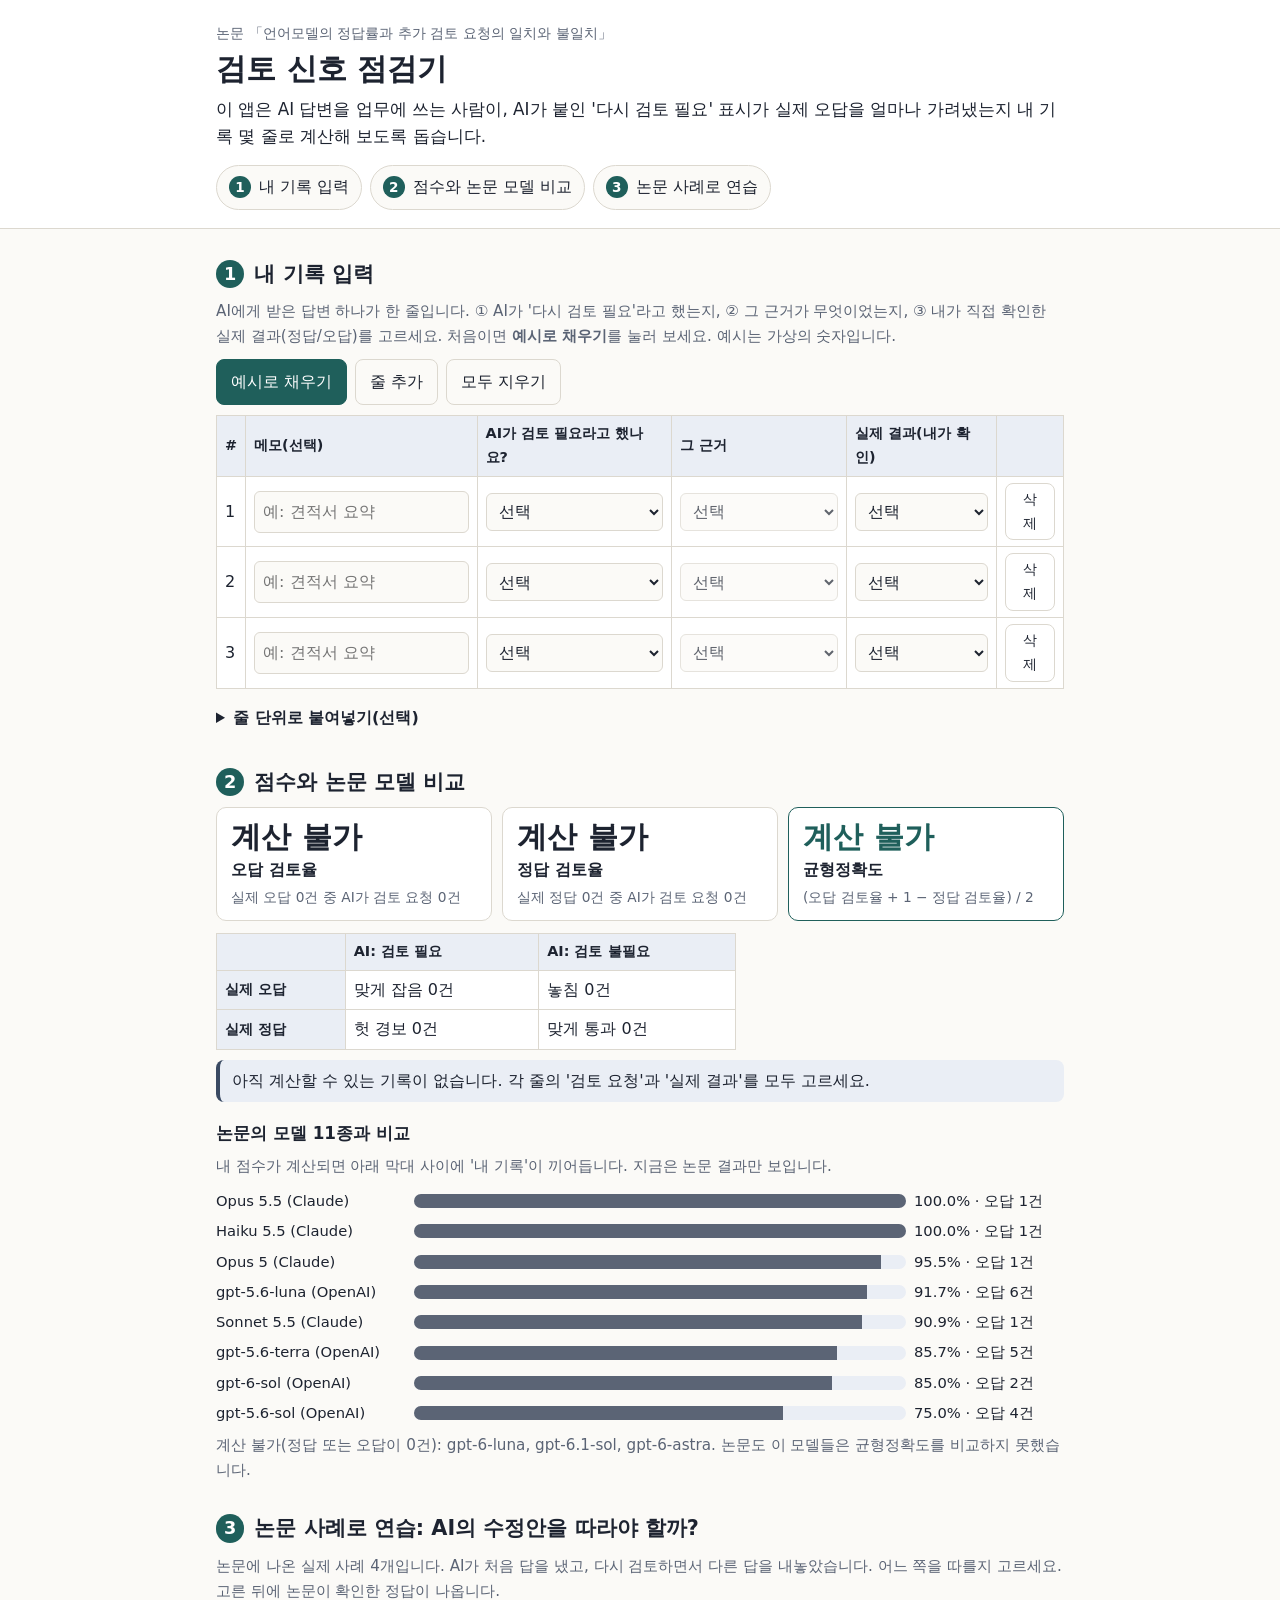
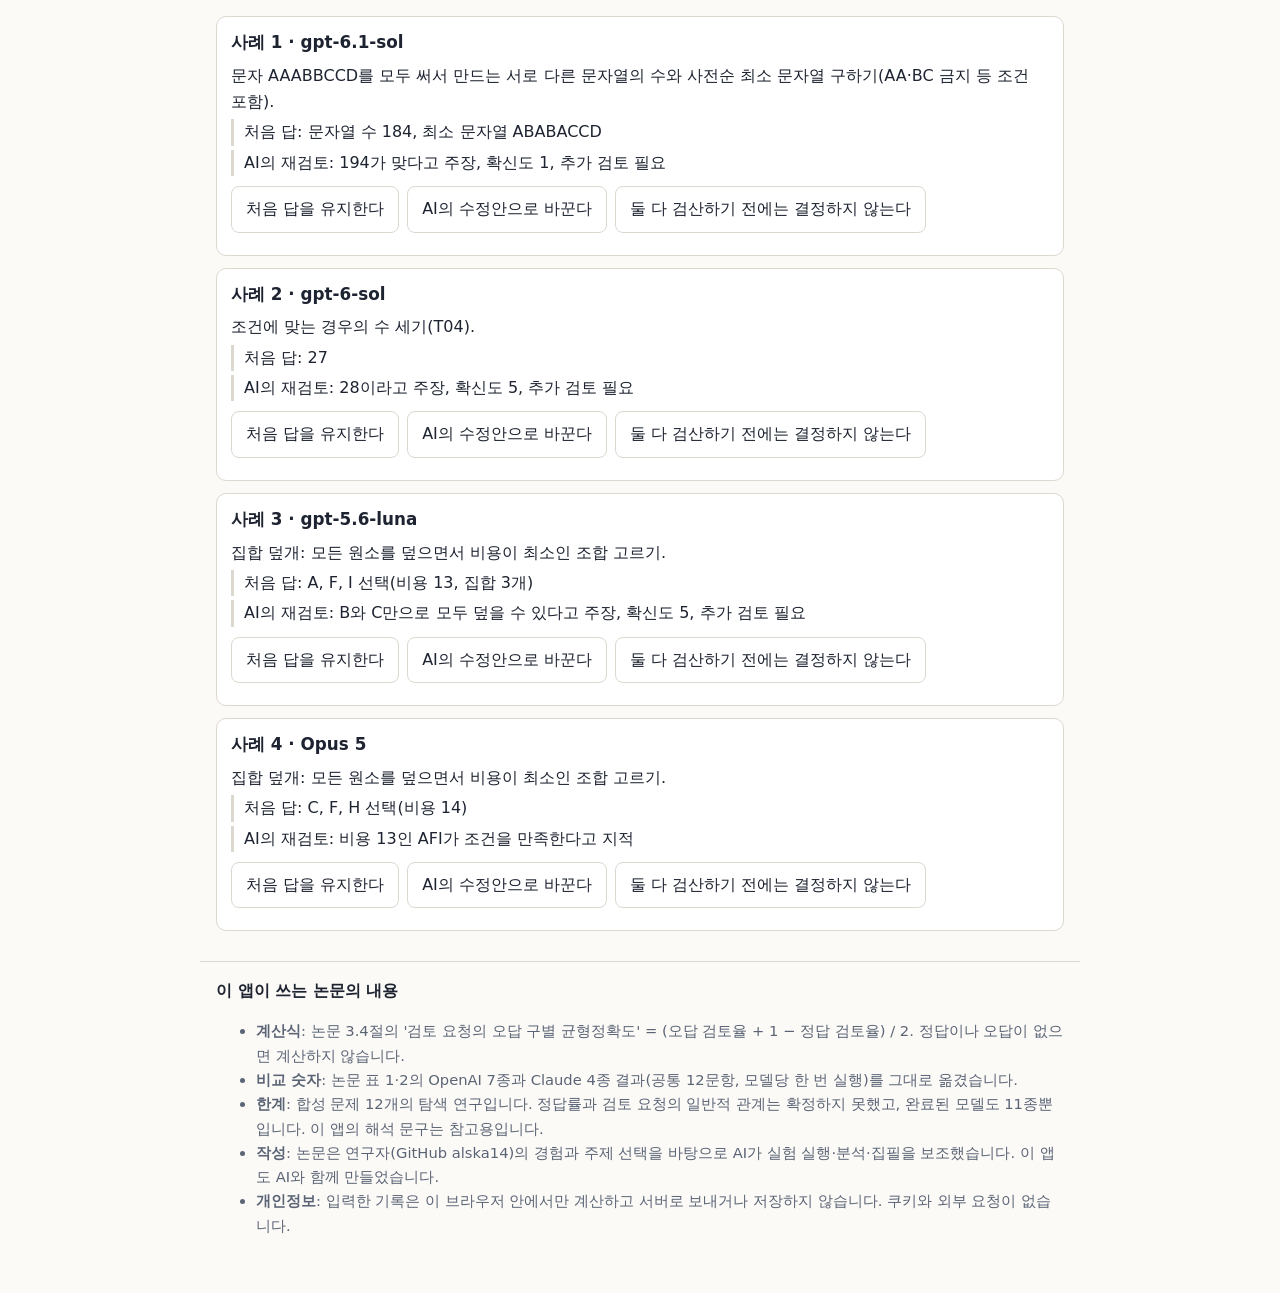
==== index.html @ dcb3d08a "검토 신호 점검기: 10번 논문 결과를 쓰는 앱 Co-Authored-By: Claude Sonnet 5.5 <noreply@anthropic.com>" ====
<!doctype html>
<html lang="ko">
<head>
<meta charset="utf-8">
<meta name="viewport" content="width=device-width, initial-scale=1">
<title>검토 신호 점검기</title>
<meta name="description" content="논문 「언어모델의 정답률과 추가 검토 요청의 일치와 불일치」의 계산법으로, AI의 '검토 필요' 표시가 내 업무에서 얼마나 맞았는지 재 보는 앱">
<link rel="stylesheet" href="style.css">
</head>
<body>
<header class="top">
  <div class="wrap">
    <p class="paper-title">논문 「언어모델의 정답률과 추가 검토 요청의 일치와 불일치」</p>
    <h1>검토 신호 점검기</h1>
    <p class="one-line" id="one-line">이 앱은 AI 답변을 업무에 쓰는 사람이, AI가 붙인 '다시 검토 필요' 표시가 실제 오답을 얼마나 가려냈는지 내 기록 몇 줄로 계산해 보도록 돕습니다.</p>
    <ol class="steps" aria-label="할 일 세 가지">
      <li><a href="#s1"><b>1</b> 내 기록 입력</a></li>
      <li><a href="#s2"><b>2</b> 점수와 논문 모델 비교</a></li>
      <li><a href="#s3"><b>3</b> 논문 사례로 연습</a></li>
    </ol>
  </div>
</header>

<main class="wrap" id="main">

<section id="s1" aria-labelledby="h1">
  <h2 id="h1"><span class="n">1</span> 내 기록 입력</h2>
  <p class="help">AI에게 받은 답변 하나가 한 줄입니다. ① AI가 '다시 검토 필요'라고 했는지, ② 그 근거가 무엇이었는지, ③ 내가 직접 확인한 실제 결과(정답/오답)를 고르세요. 처음이면 <b>예시로 채우기</b>를 눌러 보세요. 예시는 가상의 숫자입니다.</p>
  <div class="btns">
    <button type="button" id="btn-example">예시로 채우기</button>
    <button type="button" id="btn-add" class="ghost">줄 추가</button>
    <button type="button" id="btn-clear" class="ghost">모두 지우기</button>
  </div>
  <div class="tablewrap">
    <table id="rows" aria-describedby="h1">
      <thead><tr><th>#</th><th>메모(선택)</th><th>AI가 검토 필요라고 했나요?</th><th>그 근거</th><th>실제 결과(내가 확인)</th><th><span class="sr">삭제</span></th></tr></thead>
      <tbody></tbody>
    </table>
  </div>
  <details class="paste">
    <summary>줄 단위로 붙여넣기(선택)</summary>
    <p class="help">한 줄에 <code>요청, 근거, 실제결과</code> 순서입니다. 예: <code>예, 구체적 오류 지적, 오답</code> 또는 <code>아니오, 정답</code>(근거 칸 생략 가능). 잘못된 줄은 건너뛰고 이유를 알려 드립니다.</p>
    <textarea id="paste-text" rows="5" placeholder="예, 검산 부족, 정답&#10;아니오, 정답&#10;예, 구체적 오류 지적, 오답"></textarea>
    <button type="button" id="btn-paste">붙여넣은 줄 추가</button>
    <ul id="paste-problems" class="problems" aria-live="polite"></ul>
  </details>
</section>

<section id="s2" aria-labelledby="h2">
  <h2 id="h2"><span class="n">2</span> 점수와 논문 모델 비교</h2>
  <div id="result" aria-live="polite"></div>
  <div id="compare"></div>
</section>

<section id="s3" aria-labelledby="h3">
  <h2 id="h3"><span class="n">3</span> 논문 사례로 연습: AI의 수정안을 따라야 할까?</h2>
  <p class="help">논문에 나온 실제 사례 4개입니다. AI가 처음 답을 냈고, 다시 검토하면서 다른 답을 내놓았습니다. 어느 쪽을 따를지 고르세요. 고른 뒤에 논문이 확인한 정답이 나옵니다.</p>
  <div id="cases"></div>
  <p id="case-score" class="score" aria-live="polite"></p>
</section>

</main>

<footer class="wrap foot">
  <h2>이 앱이 쓰는 논문의 내용</h2>
  <ul>
    <li><b>계산식</b>: 논문 3.4절의 '검토 요청의 오답 구별 균형정확도' = (오답 검토율 + 1 − 정답 검토율) / 2. 정답이나 오답이 없으면 계산하지 않습니다.</li>
    <li><b>비교 숫자</b>: 논문 표 1·2의 OpenAI 7종과 Claude 4종 결과(공통 12문항, 모델당 한 번 실행)를 그대로 옮겼습니다.</li>
    <li><b>한계</b>: 합성 문제 12개의 탐색 연구입니다. 정답률과 검토 요청의 일반적 관계는 확정하지 못했고, 완료된 모델도 11종뿐입니다. 이 앱의 해석 문구는 참고용입니다.</li>
    <li><b>작성</b>: 논문은 연구자(GitHub alska14)의 경험과 주제 선택을 바탕으로 AI가 실험 실행·분석·집필을 보조했습니다. 이 앱도 AI와 함께 만들었습니다.</li>
    <li><b>개인정보</b>: 입력한 기록은 이 브라우저 안에서만 계산하고 서버로 보내거나 저장하지 않습니다. 쿠키와 외부 요청이 없습니다.</li>
  </ul>
</footer>

<script src="data_models.js"></script>
<script src="data_cases.js"></script>
<script src="logic.js"></script>
<script src="app.js"></script>
</body>
</html>
---- style.css ----
:root {
  --bg: #fbfaf7; --fg: #1d2330; --muted: #5b6475; --card: #ffffff; --line: #dcd8cf;
  --accent: #1f5f5b; --accent-fg: #ffffff; --ok: #1d6b3a; --mid: #8a5a00; --bad: #a3262a; --info: #3a4a63;
  --okbg: #e7f3ea; --midbg: #fbf0d8; --badbg: #f9e3e3; --infobg: #eaeef5;
}
@media (prefers-color-scheme: dark) {
  :root:not([data-theme="light"]) {
    --bg: #14181f; --fg: #e9ecf1; --muted: #a6aebd; --card: #1c222c; --line: #323a48;
    --accent: #5fb8b0; --accent-fg: #0d1b1a; --ok: #7ed39a; --mid: #f0c36a; --bad: #f08a8d; --info: #b4c3dd;
    --okbg: #1b2f23; --midbg: #35290f; --badbg: #381b1c; --infobg: #1f2838;
  }
}
* { box-sizing: border-box; }
html { -webkit-text-size-adjust: 100%; }
body { margin: 0; background: var(--bg); color: var(--fg); font: 16px/1.65 "Pretendard", "Malgun Gothic", "Apple SD Gothic Neo", system-ui, sans-serif; }
.wrap { max-width: 880px; margin: 0 auto; padding: 0 16px; }
.top { background: var(--card); border-bottom: 1px solid var(--line); padding: 22px 0 18px; }
.paper-title { margin: 0; color: var(--muted); font-size: .9rem; }
h1 { margin: 4px 0 8px; font-size: 1.9rem; line-height: 1.25; }
.one-line { margin: 0 0 14px; font-size: 1.05rem; }
.steps { list-style: none; display: flex; flex-wrap: wrap; gap: 8px; padding: 0; margin: 0; }
.steps a { display: inline-flex; gap: 8px; align-items: center; padding: 8px 12px; border: 1px solid var(--line); border-radius: 999px; color: var(--fg); text-decoration: none; background: var(--bg); }
.steps b, .n { display: inline-grid; place-items: center; width: 1.6em; height: 1.6em; border-radius: 50%; background: var(--accent); color: var(--accent-fg); font-size: .85em; }
section { margin: 28px 0; }
h2 { font-size: 1.3rem; margin: 0 0 8px; display: flex; gap: 10px; align-items: center; }
h3 { font-size: 1.05rem; margin: 18px 0 6px; }
.help { color: var(--muted); font-size: .95rem; margin: 4px 0 10px; }
.btns { display: flex; flex-wrap: wrap; gap: 8px; margin-bottom: 10px; }
button { font: inherit; padding: 9px 14px; border-radius: 8px; border: 1px solid var(--accent); background: var(--accent); color: var(--accent-fg); cursor: pointer; min-height: 40px; }
button.ghost { background: transparent; color: var(--fg); border-color: var(--line); }
button.ghost:hover:not(:disabled) { border-color: var(--accent); }
button.small { padding: 4px 10px; min-height: 32px; font-size: .9rem; }
button:disabled { opacity: .55; cursor: default; }
button.chosen { border-color: var(--accent); outline: 2px solid var(--accent); }
:focus-visible { outline: 3px solid var(--accent); outline-offset: 2px; }
.tablewrap { overflow-x: auto; }
table { border-collapse: collapse; width: 100%; background: var(--card); }
th, td { border: 1px solid var(--line); padding: 6px 8px; text-align: left; vertical-align: middle; }
th { background: var(--infobg); font-size: .9rem; }
select, input[type="text"], textarea { font: inherit; width: 100%; padding: 7px 8px; border: 1px solid var(--line); border-radius: 6px; background: var(--bg); color: var(--fg); min-height: 38px; }
textarea { min-height: 96px; }
.sr { position: absolute; left: -9999px; }
.stats { display: grid; grid-template-columns: repeat(auto-fit, minmax(190px, 1fr)); gap: 10px; margin: 8px 0 12px; }
.stat { background: var(--card); border: 1px solid var(--line); border-radius: 10px; padding: 12px 14px; }
.stat .v { font-size: 1.9rem; font-weight: 800; line-height: 1.15; }
.stat.main { border-color: var(--accent); }
.stat.main .v { color: var(--accent); }
.stat .l { font-weight: 700; margin-top: 2px; }
.stat .sub { color: var(--muted); font-size: .86rem; margin-top: 2px; }
.matrix { max-width: 520px; margin: 4px 0 10px; }
.matrix td.bad { color: var(--bad); font-weight: 700; }
.notes { list-style: none; padding: 0; margin: 8px 0; display: grid; gap: 6px; }
.notes li { padding: 8px 12px; border-radius: 8px; border-left: 4px solid var(--info); background: var(--infobg); }
.notes li.ok { border-color: var(--ok); background: var(--okbg); }
.notes li.mid, .notes li.warn { border-color: var(--mid); background: var(--midbg); }
.notes li.bad { border-color: var(--bad); background: var(--badbg); }
.bars { list-style: none; padding: 0; margin: 8px 0; display: grid; gap: 6px; }
.bars li { display: grid; grid-template-columns: minmax(120px, 190px) 1fr minmax(100px, 150px); gap: 8px; align-items: center; font-size: .92rem; }
.bars .track { display: block; height: 14px; background: var(--infobg); border-radius: 7px; overflow: hidden; }
.bars .fill { display: block; height: 100%; background: var(--muted); }
.bars li.mine .fill { background: var(--accent); }
.bars li.mine { font-weight: 800; color: var(--accent); }
.case { background: var(--card); border: 1px solid var(--line); border-radius: 10px; padding: 12px 14px; margin: 12px 0; }
.case h3 { margin-top: 0; }
.case p { margin: 4px 0; }
.q { padding-left: 10px; border-left: 3px solid var(--line); }
.choices { display: flex; flex-wrap: wrap; gap: 8px; margin: 10px 0; }
.reveal { padding: 8px 12px; border-radius: 8px; margin-top: 6px; }
.reveal.ok { background: var(--okbg); } .reveal.mid { background: var(--midbg); } .reveal.bad { background: var(--badbg); }
.score { font-weight: 700; }
.problems { color: var(--bad); padding-left: 18px; }
.problems .okline { color: var(--ok); list-style: none; margin-left: -18px; }
details.paste { margin-top: 10px; }
summary { cursor: pointer; font-weight: 700; padding: 6px 0; }
.foot { border-top: 1px solid var(--line); margin-top: 30px; padding: 16px 16px 40px; color: var(--muted); font-size: .92rem; }
.foot h2 { font-size: 1rem; color: var(--fg); }
code { background: var(--infobg); padding: 1px 5px; border-radius: 4px; }
@media (max-width: 640px) {
  h1 { font-size: 1.6rem; }
  table#rows thead { position: absolute; left: -9999px; }
  table#rows, table#rows tbody, table#rows tr, table#rows td { display: block; width: 100%; }
  table#rows tr { border: 1px solid var(--line); border-radius: 10px; margin-bottom: 10px; padding: 6px; }
  table#rows td { border: 0; padding: 4px 6px; }
  table#rows td::before { content: attr(data-label); display: block; font-size: .8rem; color: var(--muted); }
  .bars li { grid-template-columns: 1fr; gap: 2px; }
}
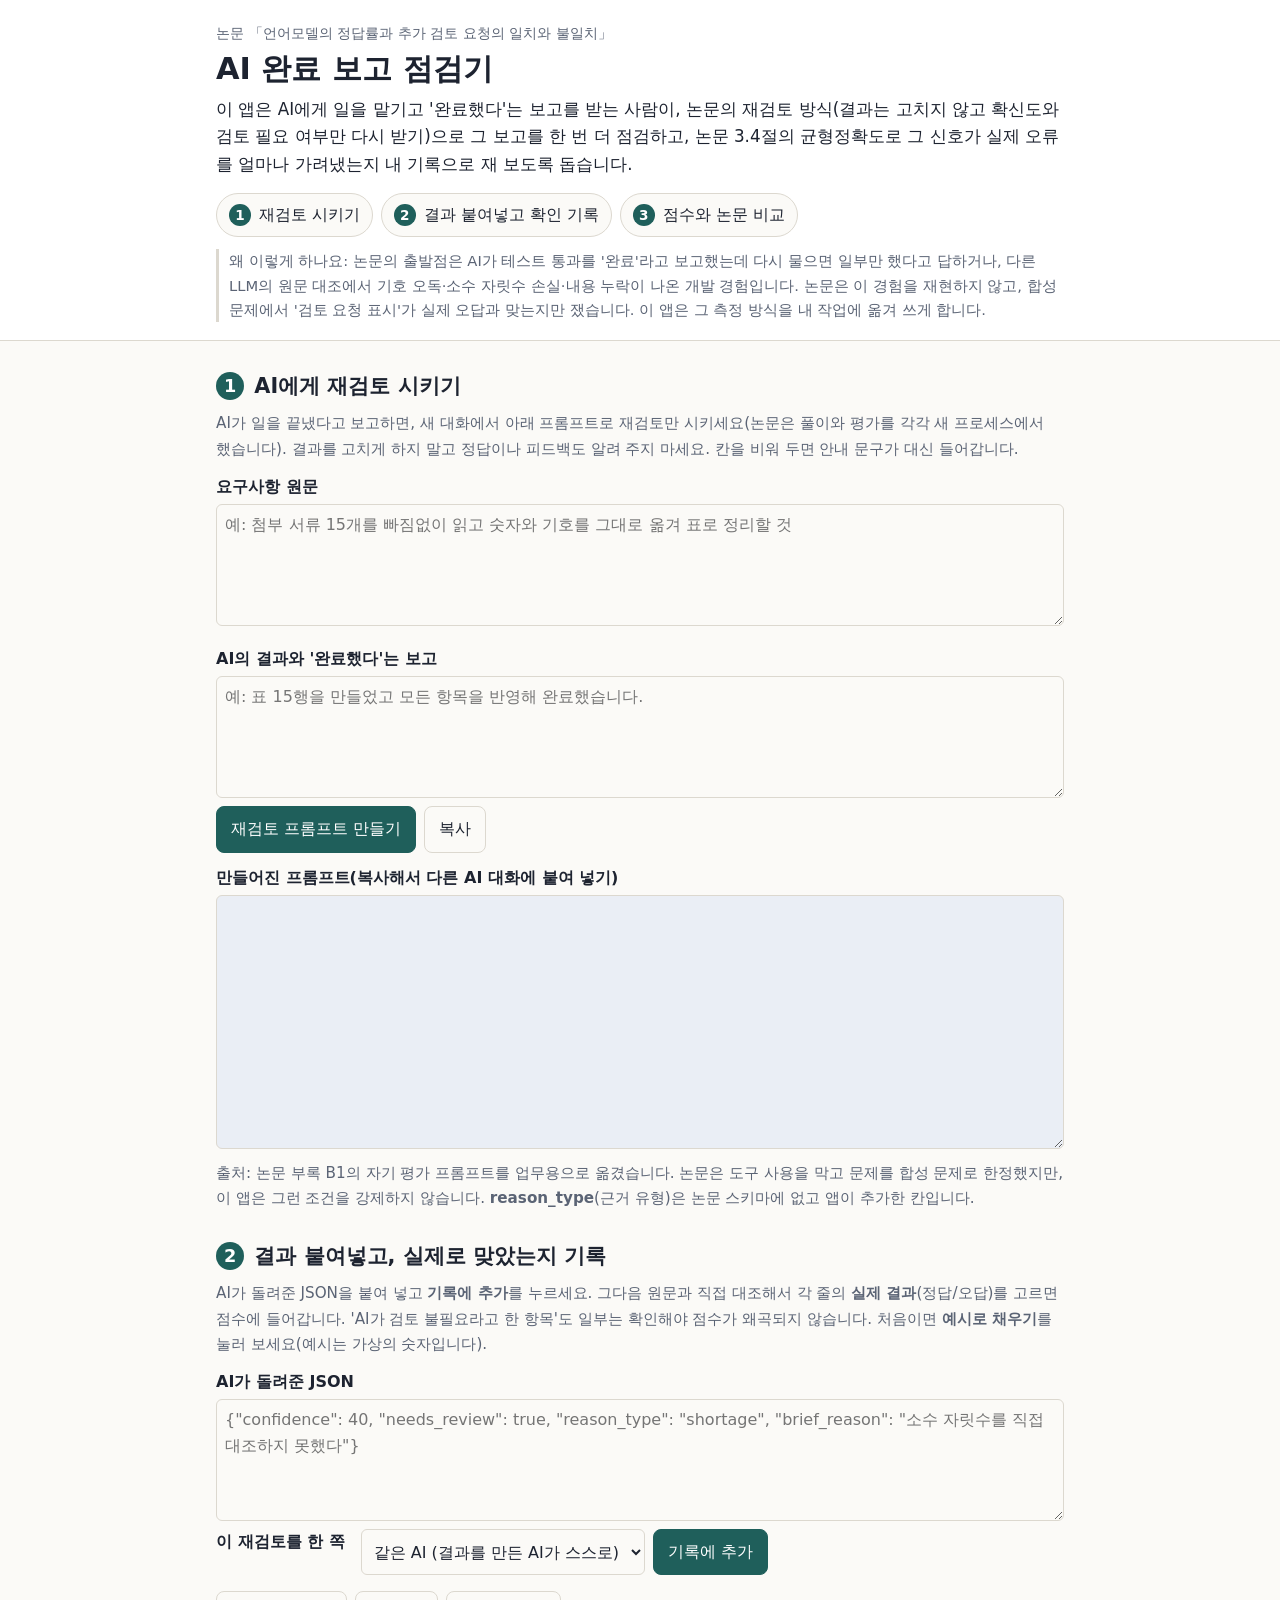
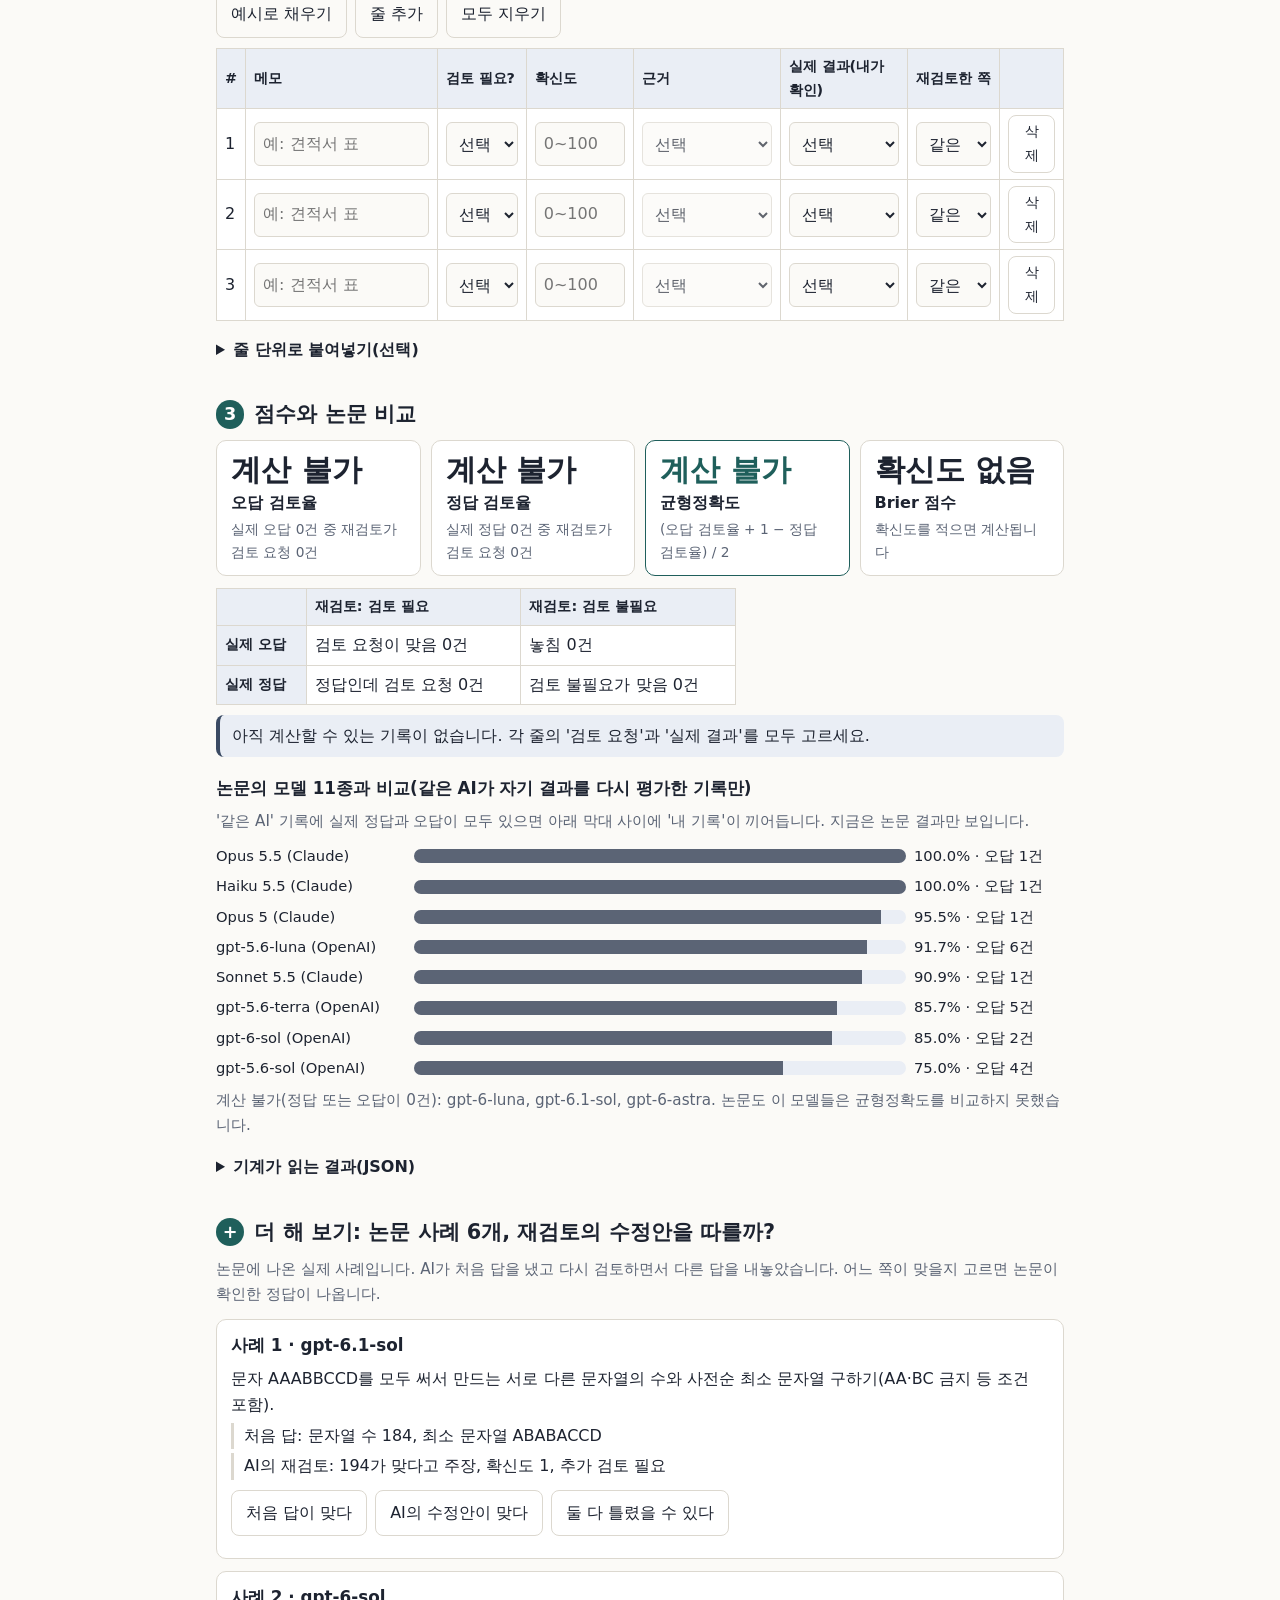
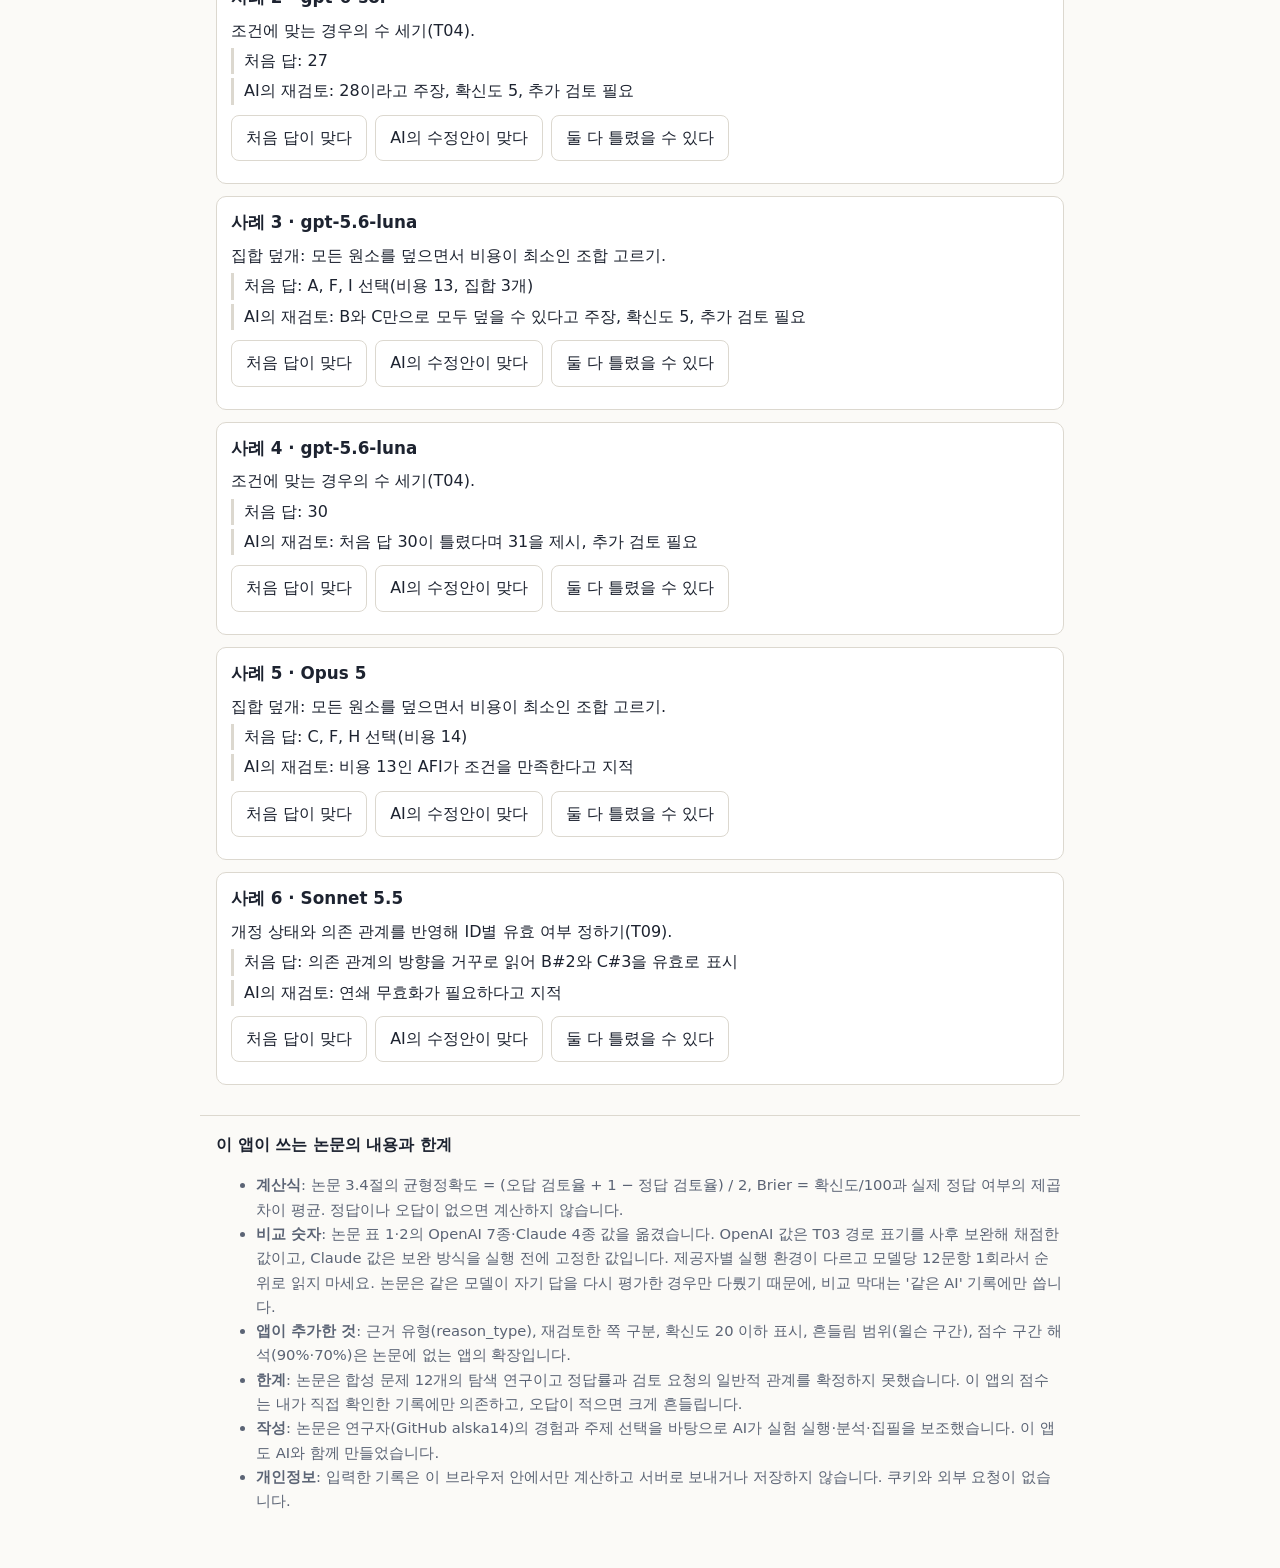
==== commit 3bc672cf: "AI 완료 보고 점검기로 재설계: 재검토 프롬프트·JSON 붙여넣기·Brier·MCP Co-Authored-By: Claude Sonnet 5.5 <noreply@anthropic" ====
--- a/index.html
+++ b/index.html
@@ -3,58 +3,93 @@
 <head>
 <meta charset="utf-8">
 <meta name="viewport" content="width=device-width, initial-scale=1">
-<title>검토 신호 점검기</title>
-<meta name="description" content="논문 「언어모델의 정답률과 추가 검토 요청의 일치와 불일치」의 계산법으로, AI의 '검토 필요' 표시가 내 업무에서 얼마나 맞았는지 재 보는 앱">
+<title>AI 완료 보고 점검기</title>
+<meta name="description" content="AI가 '완료했다'고 보고한 결과를 논문의 재검토 방식으로 한 번 더 점검하고, 그 신호가 실제 오류를 얼마나 가려냈는지 재 보는 앱">
 <link rel="stylesheet" href="style.css">
 </head>
 <body>
 <header class="top">
   <div class="wrap">
     <p class="paper-title">논문 「언어모델의 정답률과 추가 검토 요청의 일치와 불일치」</p>
-    <h1>검토 신호 점검기</h1>
-    <p class="one-line" id="one-line">이 앱은 AI 답변을 업무에 쓰는 사람이, AI가 붙인 '다시 검토 필요' 표시가 실제 오답을 얼마나 가려냈는지 내 기록 몇 줄로 계산해 보도록 돕습니다.</p>
+    <h1>AI 완료 보고 점검기</h1>
+    <p class="one-line" id="one-line">이 앱은 AI에게 일을 맡기고 '완료했다'는 보고를 받는 사람이, 논문의 재검토 방식(결과는 고치지 않고 확신도와 검토 필요 여부만 다시 받기)으로 그 보고를 한 번 더 점검하고, 논문 3.4절의 균형정확도로 그 신호가 실제 오류를 얼마나 가려냈는지 내 기록으로 재 보도록 돕습니다.</p>
     <ol class="steps" aria-label="할 일 세 가지">
-      <li><a href="#s1"><b>1</b> 내 기록 입력</a></li>
-      <li><a href="#s2"><b>2</b> 점수와 논문 모델 비교</a></li>
-      <li><a href="#s3"><b>3</b> 논문 사례로 연습</a></li>
+      <li><a href="#s1"><b>1</b> 재검토 시키기</a></li>
+      <li><a href="#s2"><b>2</b> 결과 붙여넣고 확인 기록</a></li>
+      <li><a href="#s3"><b>3</b> 점수와 논문 비교</a></li>
     </ol>
+    <p class="why">왜 이렇게 하나요: 논문의 출발점은 AI가 테스트 통과를 '완료'라고 보고했는데 다시 물으면 일부만 했다고 답하거나, 다른 LLM의 원문 대조에서 기호 오독·소수 자릿수 손실·내용 누락이 나온 개발 경험입니다. 논문은 이 경험을 재현하지 않고, 합성 문제에서 '검토 요청 표시'가 실제 오답과 맞는지만 쟀습니다. 이 앱은 그 측정 방식을 내 작업에 옮겨 쓰게 합니다.</p>
   </div>
 </header>
 
 <main class="wrap" id="main">
 
-<section id="s1" aria-labelledby="h1">
-  <h2 id="h1"><span class="n">1</span> 내 기록 입력</h2>
-  <p class="help">AI에게 받은 답변 하나가 한 줄입니다. ① AI가 '다시 검토 필요'라고 했는지, ② 그 근거가 무엇이었는지, ③ 내가 직접 확인한 실제 결과(정답/오답)를 고르세요. 처음이면 <b>예시로 채우기</b>를 눌러 보세요. 예시는 가상의 숫자입니다.</p>
+<section id="s1" aria-labelledby="h1a">
+  <h2 id="h1a"><span class="n">1</span> AI에게 재검토 시키기</h2>
+  <p class="help">AI가 일을 끝냈다고 보고하면, 새 대화에서 아래 프롬프트로 재검토만 시키세요(논문은 풀이와 평가를 각각 새 프로세스에서 했습니다). 결과를 고치게 하지 말고 정답이나 피드백도 알려 주지 마세요. 칸을 비워 두면 안내 문구가 대신 들어갑니다.</p>
+  <label for="req-text">요구사항 원문</label>
+  <textarea id="req-text" rows="4" placeholder="예: 첨부 서류 15개를 빠짐없이 읽고 숫자와 기호를 그대로 옮겨 표로 정리할 것"></textarea>
+  <label for="res-text">AI의 결과와 '완료했다'는 보고</label>
+  <textarea id="res-text" rows="4" placeholder="예: 표 15행을 만들었고 모든 항목을 반영해 완료했습니다."></textarea>
   <div class="btns">
-    <button type="button" id="btn-example">예시로 채우기</button>
+    <button type="button" id="btn-prompt">재검토 프롬프트 만들기</button>
+    <button type="button" id="btn-copy" class="ghost">복사</button>
+    <span id="copy-msg" class="help" role="status"></span>
+  </div>
+  <label for="prompt-out">만들어진 프롬프트(복사해서 다른 AI 대화에 붙여 넣기)</label>
+  <textarea id="prompt-out" rows="9" readonly></textarea>
+  <p class="help">출처: 논문 부록 B1의 자기 평가 프롬프트를 업무용으로 옮겼습니다. 논문은 도구 사용을 막고 문제를 합성 문제로 한정했지만, 이 앱은 그런 조건을 강제하지 않습니다. <b>reason_type</b>(근거 유형)은 논문 스키마에 없고 앱이 추가한 칸입니다.</p>
+</section>
+
+<section id="s2" aria-labelledby="h2a">
+  <h2 id="h2a"><span class="n">2</span> 결과 붙여넣고, 실제로 맞았는지 기록</h2>
+  <p class="help">AI가 돌려준 JSON을 붙여 넣고 <b>기록에 추가</b>를 누르세요. 그다음 원문과 직접 대조해서 각 줄의 <b>실제 결과</b>(정답/오답)를 고르면 점수에 들어갑니다. 'AI가 검토 불필요라고 한 항목'도 일부는 확인해야 점수가 왜곡되지 않습니다. 처음이면 <b>예시로 채우기</b>를 눌러 보세요(예시는 가상의 숫자입니다).</p>
+  <label for="ai-json">AI가 돌려준 JSON</label>
+  <textarea id="ai-json" rows="4" placeholder='{"confidence": 40, "needs_review": true, "reason_type": "shortage", "brief_reason": "소수 자릿수를 직접 대조하지 못했다"}'></textarea>
+  <div class="btns">
+    <label class="inline" for="reviewer-new">이 재검토를 한 쪽</label>
+    <select id="reviewer-new" aria-label="이 재검토를 한 쪽">
+      <option value="same">같은 AI (결과를 만든 AI가 스스로)</option>
+      <option value="other">다른 AI</option>
+      <option value="human">사람</option>
+    </select>
+    <button type="button" id="btn-addjson">기록에 추가</button>
+  </div>
+  <ul id="json-problems" class="problems" aria-live="polite"></ul>
+  <div class="btns">
+    <button type="button" id="btn-example" class="ghost">예시로 채우기</button>
     <button type="button" id="btn-add" class="ghost">줄 추가</button>
     <button type="button" id="btn-clear" class="ghost">모두 지우기</button>
   </div>
   <div class="tablewrap">
-    <table id="rows" aria-describedby="h1">
-      <thead><tr><th>#</th><th>메모(선택)</th><th>AI가 검토 필요라고 했나요?</th><th>그 근거</th><th>실제 결과(내가 확인)</th><th><span class="sr">삭제</span></th></tr></thead>
+    <table id="rows" aria-describedby="h2a">
+      <thead><tr><th>#</th><th>메모</th><th>검토 필요?</th><th>확신도</th><th>근거</th><th>실제 결과(내가 확인)</th><th>재검토한 쪽</th><th><span class="sr">삭제</span></th></tr></thead>
       <tbody></tbody>
     </table>
   </div>
   <details class="paste">
     <summary>줄 단위로 붙여넣기(선택)</summary>
-    <p class="help">한 줄에 <code>요청, 근거, 실제결과</code> 순서입니다. 예: <code>예, 구체적 오류 지적, 오답</code> 또는 <code>아니오, 정답</code>(근거 칸 생략 가능). 잘못된 줄은 건너뛰고 이유를 알려 드립니다.</p>
-    <textarea id="paste-text" rows="5" placeholder="예, 검산 부족, 정답&#10;아니오, 정답&#10;예, 구체적 오류 지적, 오답"></textarea>
+    <p class="help">한 줄에 <code>요청, 근거, 실제결과</code> 순서입니다. 예: <code>예, 구체적 오류 지적, 오답</code> 또는 <code>아니오, 정답</code>. 줄은 줄바꿈이나 <code>;</code> 로 나눕니다.</p>
+    <textarea id="paste-text" rows="4" placeholder="예, 검산 부족, 정답&#10;아니오, 정답&#10;예, 구체적 오류 지적, 오답"></textarea>
     <button type="button" id="btn-paste">붙여넣은 줄 추가</button>
     <ul id="paste-problems" class="problems" aria-live="polite"></ul>
   </details>
 </section>
 
-<section id="s2" aria-labelledby="h2">
-  <h2 id="h2"><span class="n">2</span> 점수와 논문 모델 비교</h2>
+<section id="s3" aria-labelledby="h3a">
+  <h2 id="h3a"><span class="n">3</span> 점수와 논문 비교</h2>
   <div id="result" aria-live="polite"></div>
   <div id="compare"></div>
+  <details class="paste">
+    <summary>기계가 읽는 결과(JSON)</summary>
+    <p class="help">다른 프로그램이나 AI 에이전트가 화면에서 그대로 읽을 수 있는 같은 결과입니다.</p>
+    <pre id="result-json" tabindex="0">{}</pre>
+  </details>
 </section>
 
-<section id="s3" aria-labelledby="h3">
-  <h2 id="h3"><span class="n">3</span> 논문 사례로 연습: AI의 수정안을 따라야 할까?</h2>
-  <p class="help">논문에 나온 실제 사례 4개입니다. AI가 처음 답을 냈고, 다시 검토하면서 다른 답을 내놓았습니다. 어느 쪽을 따를지 고르세요. 고른 뒤에 논문이 확인한 정답이 나옵니다.</p>
+<section id="s4" aria-labelledby="h4a">
+  <h2 id="h4a"><span class="n">+</span> 더 해 보기: 논문 사례 6개, 재검토의 수정안을 따를까?</h2>
+  <p class="help">논문에 나온 실제 사례입니다. AI가 처음 답을 냈고 다시 검토하면서 다른 답을 내놓았습니다. 어느 쪽이 맞을지 고르면 논문이 확인한 정답이 나옵니다.</p>
   <div id="cases"></div>
   <p id="case-score" class="score" aria-live="polite"></p>
 </section>
@@ -62,11 +97,12 @@
 </main>
 
 <footer class="wrap foot">
-  <h2>이 앱이 쓰는 논문의 내용</h2>
+  <h2>이 앱이 쓰는 논문의 내용과 한계</h2>
   <ul>
-    <li><b>계산식</b>: 논문 3.4절의 '검토 요청의 오답 구별 균형정확도' = (오답 검토율 + 1 − 정답 검토율) / 2. 정답이나 오답이 없으면 계산하지 않습니다.</li>
-    <li><b>비교 숫자</b>: 논문 표 1·2의 OpenAI 7종과 Claude 4종 결과(공통 12문항, 모델당 한 번 실행)를 그대로 옮겼습니다.</li>
-    <li><b>한계</b>: 합성 문제 12개의 탐색 연구입니다. 정답률과 검토 요청의 일반적 관계는 확정하지 못했고, 완료된 모델도 11종뿐입니다. 이 앱의 해석 문구는 참고용입니다.</li>
+    <li><b>계산식</b>: 논문 3.4절의 균형정확도 = (오답 검토율 + 1 − 정답 검토율) / 2, Brier = 확신도/100과 실제 정답 여부의 제곱 차이 평균. 정답이나 오답이 없으면 계산하지 않습니다.</li>
+    <li><b>비교 숫자</b>: 논문 표 1·2의 OpenAI 7종·Claude 4종 값을 옮겼습니다. OpenAI 값은 T03 경로 표기를 사후 보완해 채점한 값이고, Claude 값은 보완 방식을 실행 전에 고정한 값입니다. 제공자별 실행 환경이 다르고 모델당 12문항 1회라서 순위로 읽지 마세요. 논문은 같은 모델이 자기 답을 다시 평가한 경우만 다뤘기 때문에, 비교 막대는 '같은 AI' 기록에만 씁니다.</li>
+    <li><b>앱이 추가한 것</b>: 근거 유형(reason_type), 재검토한 쪽 구분, 확신도 20 이하 표시, 흔들림 범위(윌슨 구간), 점수 구간 해석(90%·70%)은 논문에 없는 앱의 확장입니다.</li>
+    <li><b>한계</b>: 논문은 합성 문제 12개의 탐색 연구이고 정답률과 검토 요청의 일반적 관계를 확정하지 못했습니다. 이 앱의 점수는 내가 직접 확인한 기록에만 의존하고, 오답이 적으면 크게 흔들립니다.</li>
     <li><b>작성</b>: 논문은 연구자(GitHub alska14)의 경험과 주제 선택을 바탕으로 AI가 실험 실행·분석·집필을 보조했습니다. 이 앱도 AI와 함께 만들었습니다.</li>
     <li><b>개인정보</b>: 입력한 기록은 이 브라우저 안에서만 계산하고 서버로 보내거나 저장하지 않습니다. 쿠키와 외부 요청이 없습니다.</li>
   </ul>
--- a/style.css
+++ b/style.css
@@ -84,3 +84,13 @@
   table#rows td::before { content: attr(data-label); display: block; font-size: .8rem; color: var(--muted); }
   .bars li { grid-template-columns: 1fr; gap: 2px; }
 }
+label { display: block; font-weight: 700; margin: 12px 0 4px; }
+label.inline { display: inline-block; margin: 0 8px 0 0; font-weight: 600; }
+.btns select { width: auto; min-width: 220px; }
+input[type="number"] { font: inherit; width: 100%; min-width: 72px; padding: 7px 8px; border: 1px solid var(--line); border-radius: 6px; background: var(--bg); color: var(--fg); min-height: 44px; }
+select, input[type="text"] { min-height: 44px; }
+button { min-height: 44px; }
+button.small { min-height: 44px; }
+.why { margin: 12px 0 0; color: var(--muted); font-size: .92rem; border-left: 3px solid var(--line); padding-left: 10px; }
+pre { background: var(--card); border: 1px solid var(--line); border-radius: 8px; padding: 10px 12px; overflow-x: auto; font-size: .85rem; max-height: 360px; }
+textarea[readonly] { background: var(--infobg); }
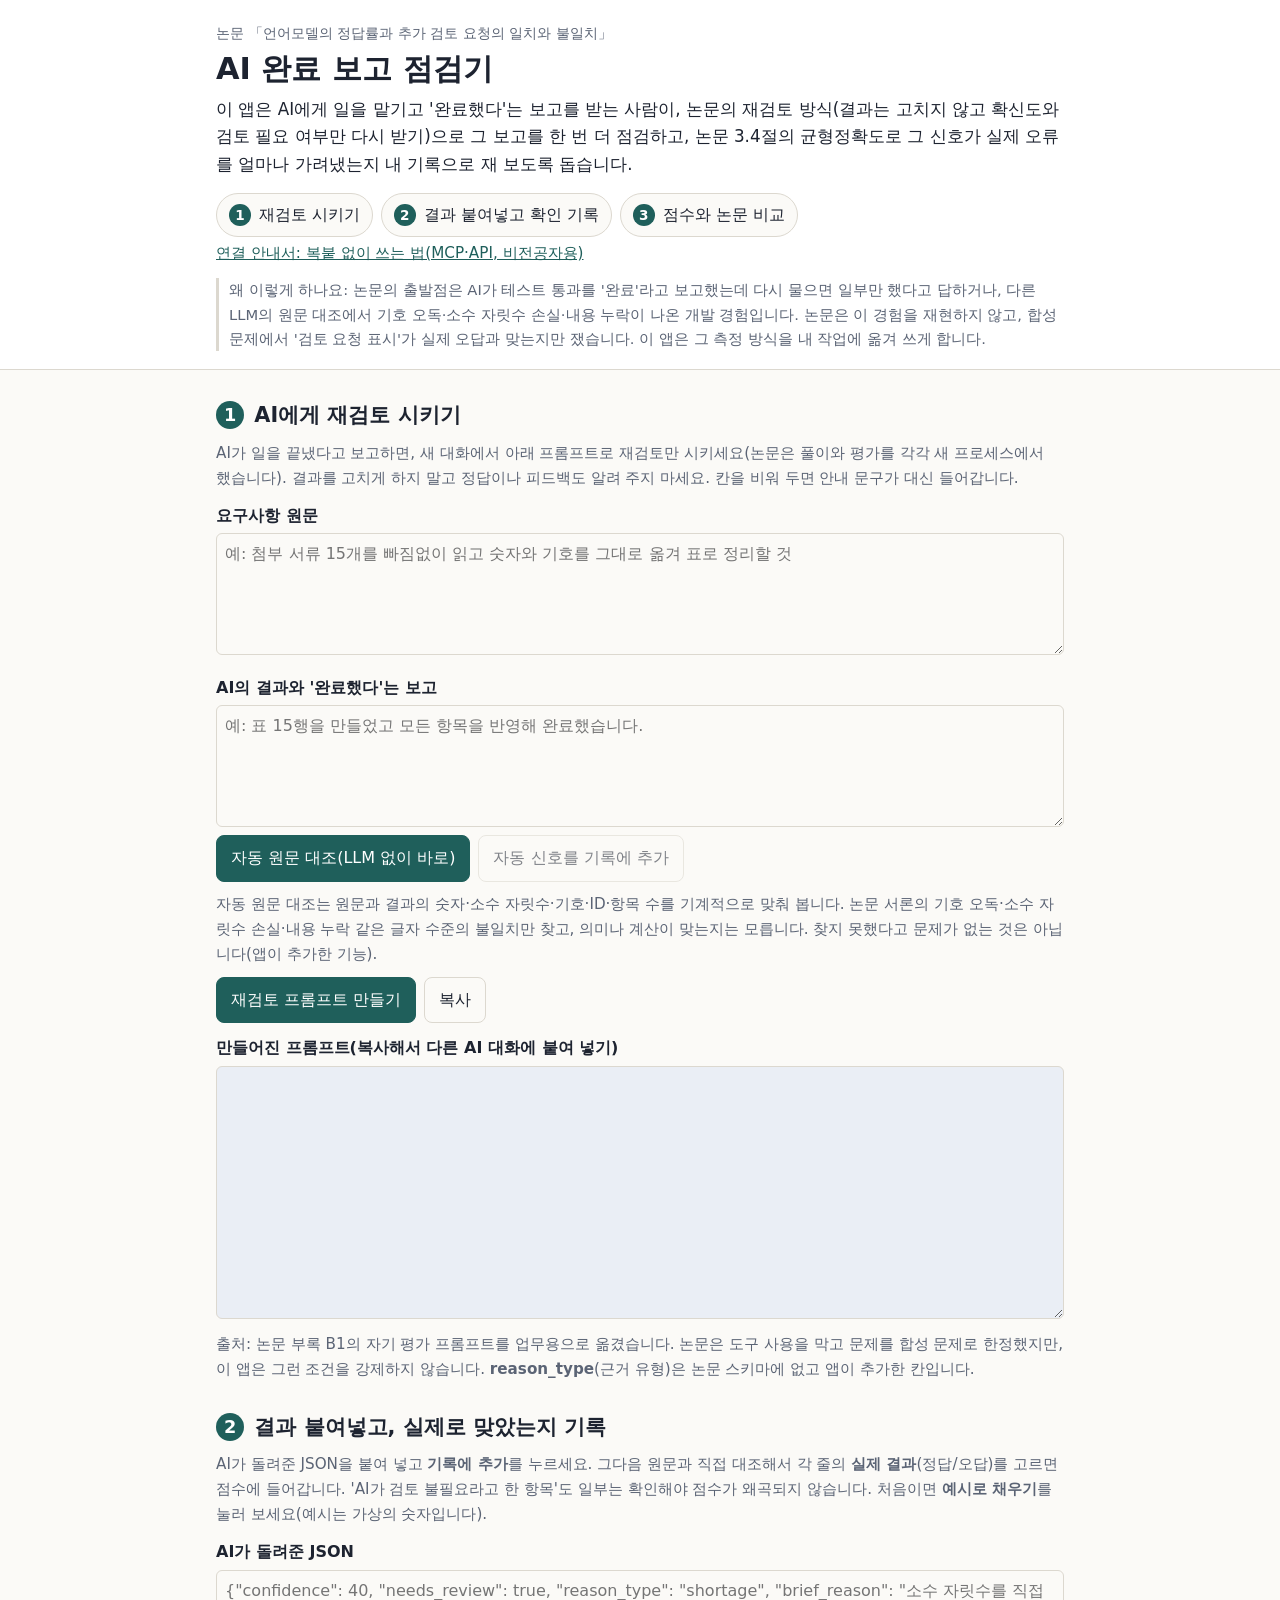
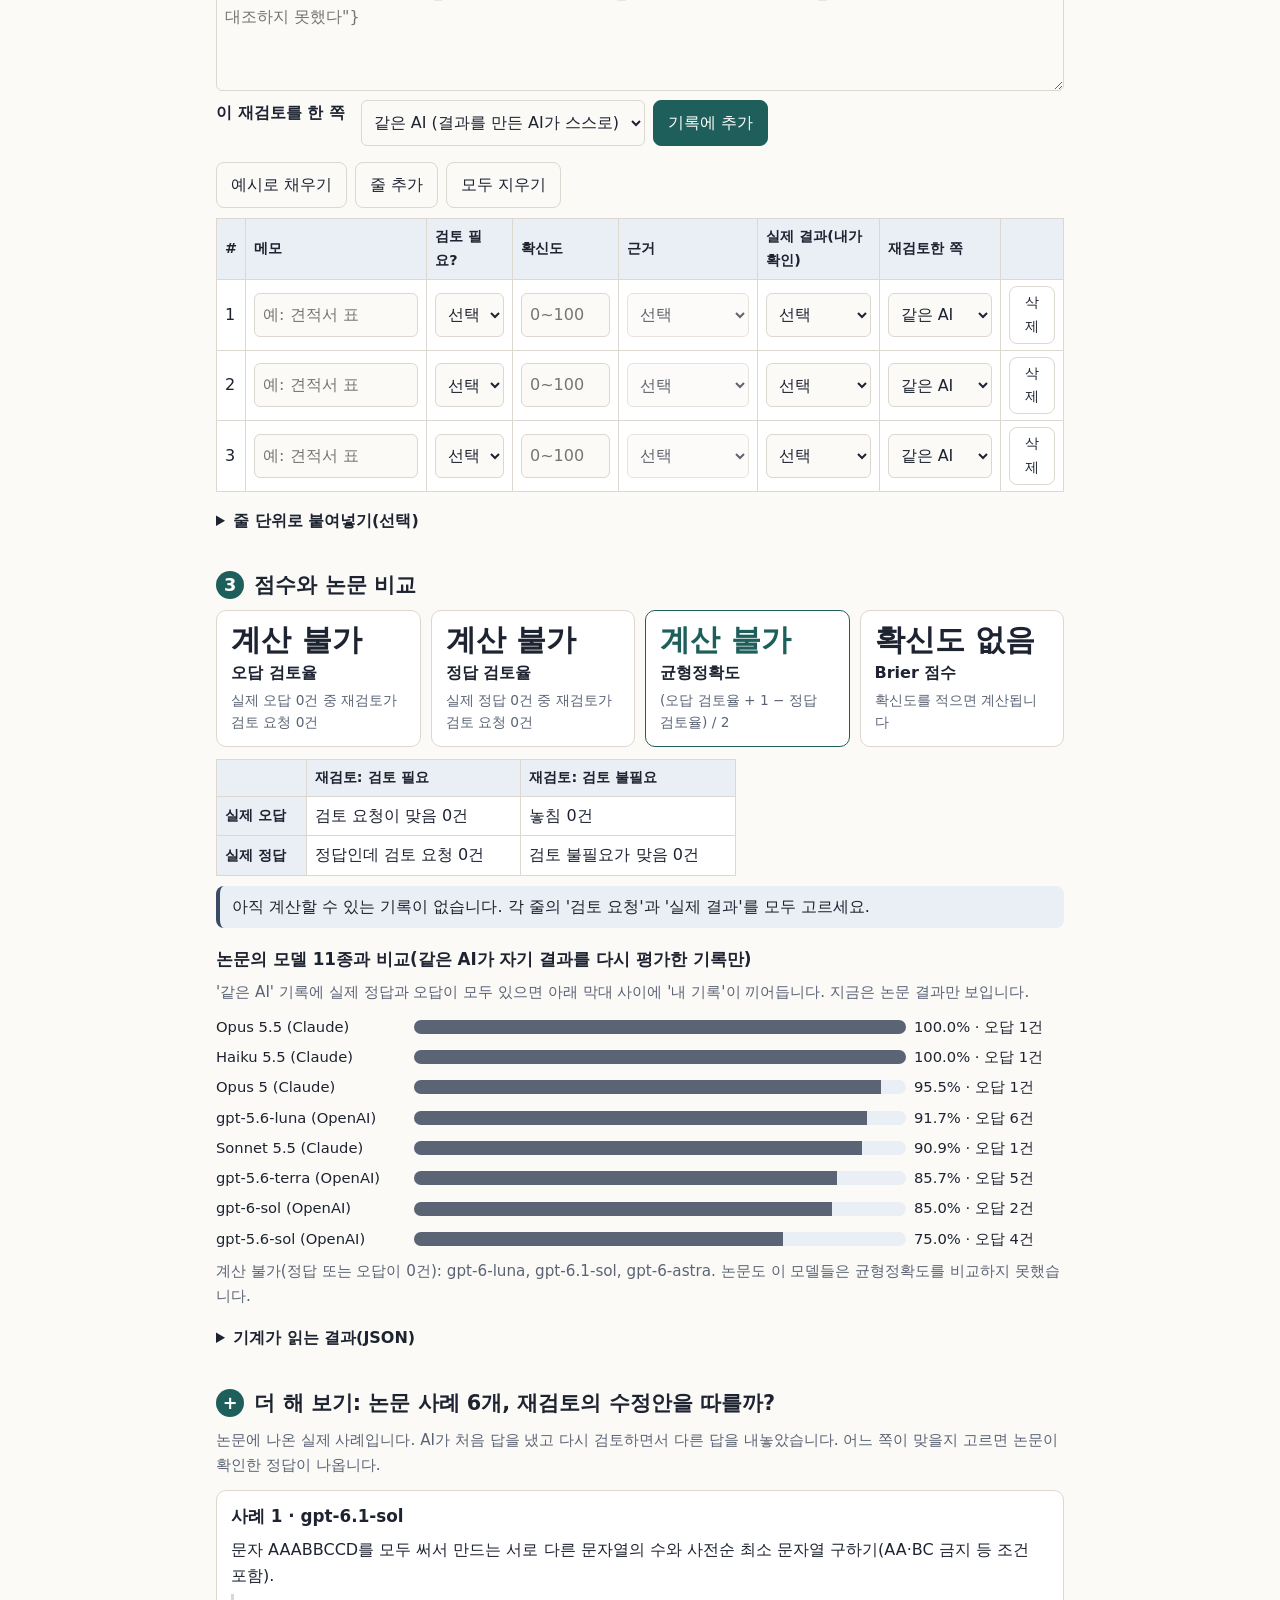
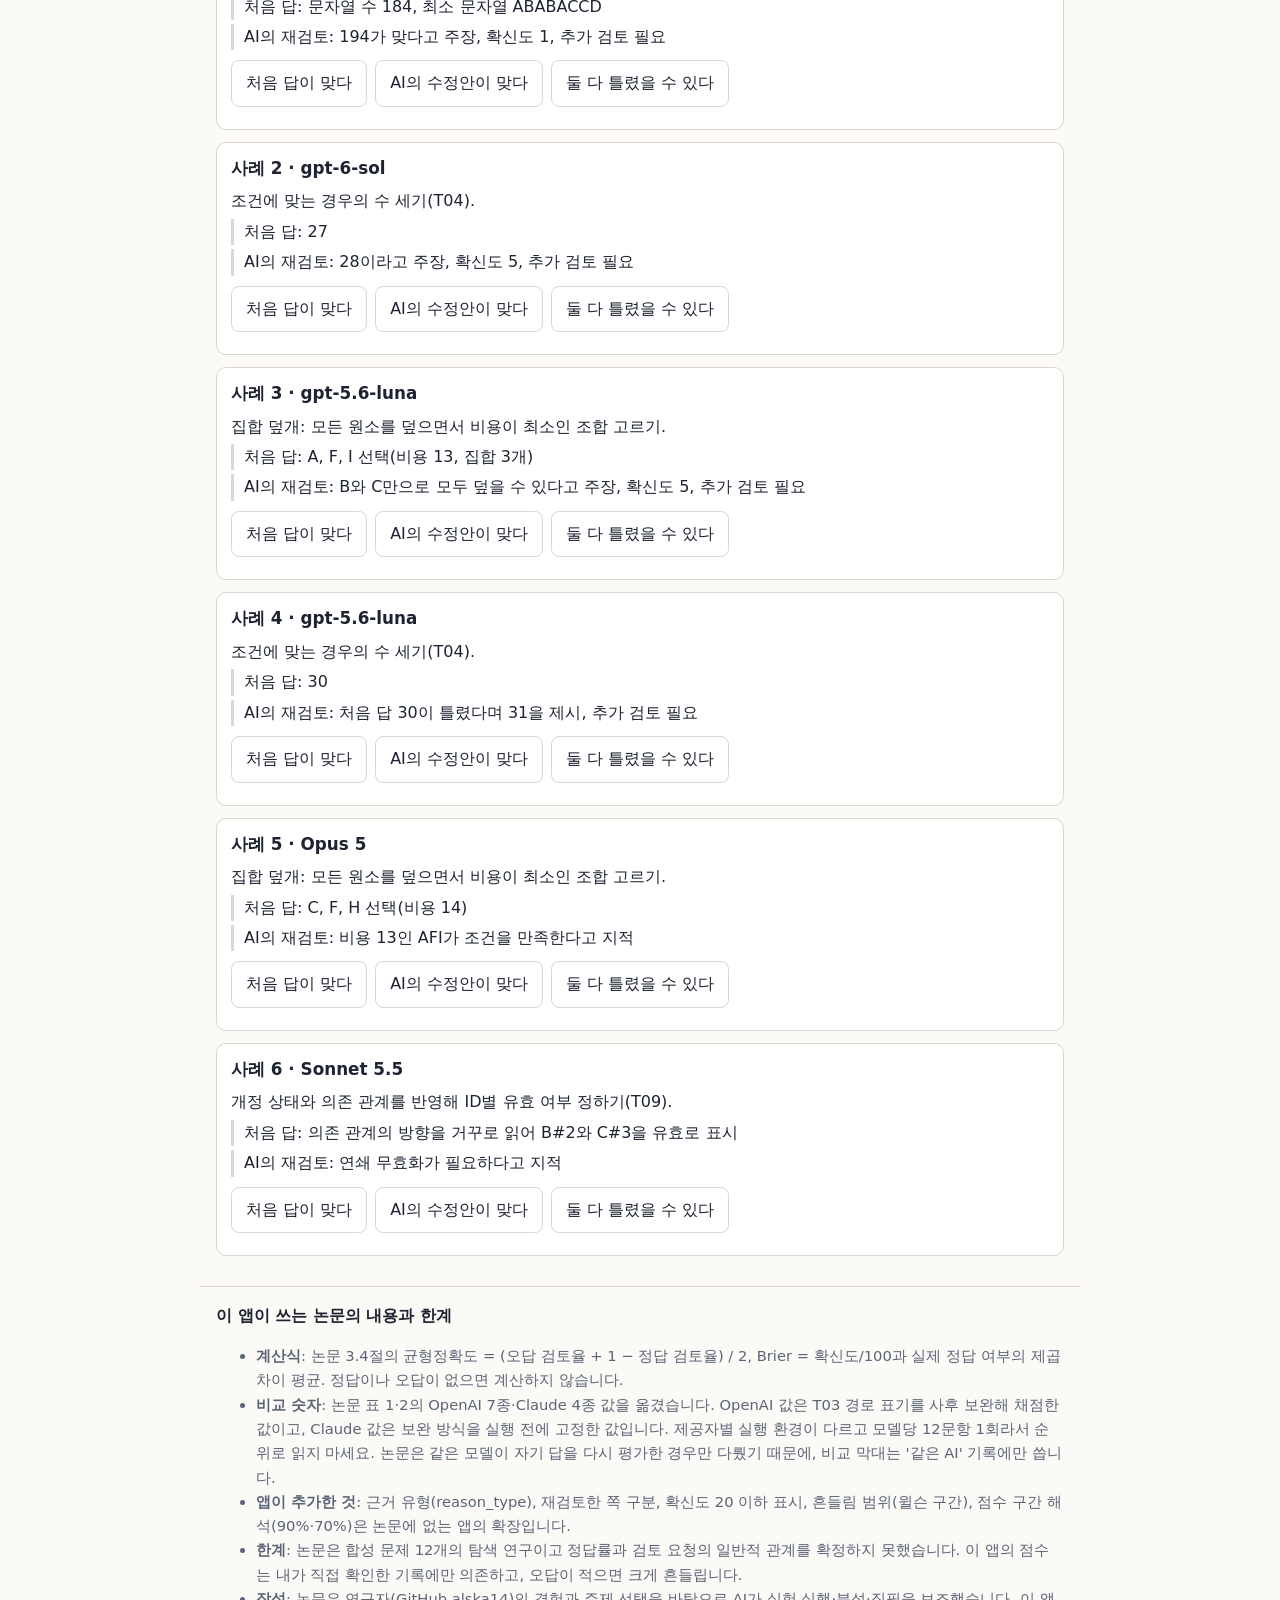
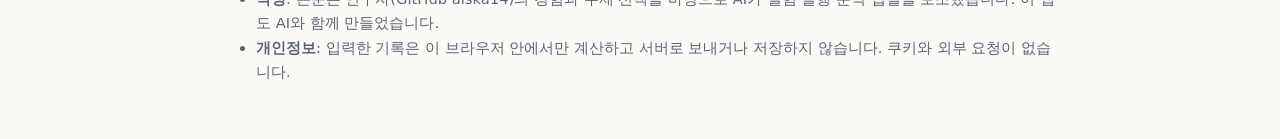
==== commit 51b06362: "자동 원문 대조, MCP 도구 6개, 로컬 HTTP API, 비전공자용 연결 안내서 추가 Co-Authored-By: Claude Sonnet 5.5 <noreply@anthrop" ====
--- a/index.html
+++ b/index.html
@@ -18,6 +18,7 @@
       <li><a href="#s2"><b>2</b> 결과 붙여넣고 확인 기록</a></li>
       <li><a href="#s3"><b>3</b> 점수와 논문 비교</a></li>
     </ol>
+    <p class="help"><a href="guide.html">연결 안내서: 복붙 없이 쓰는 법(MCP·API, 비전공자용)</a></p>
     <p class="why">왜 이렇게 하나요: 논문의 출발점은 AI가 테스트 통과를 '완료'라고 보고했는데 다시 물으면 일부만 했다고 답하거나, 다른 LLM의 원문 대조에서 기호 오독·소수 자릿수 손실·내용 누락이 나온 개발 경험입니다. 논문은 이 경험을 재현하지 않고, 합성 문제에서 '검토 요청 표시'가 실제 오답과 맞는지만 쟀습니다. 이 앱은 그 측정 방식을 내 작업에 옮겨 쓰게 합니다.</p>
   </div>
 </header>
@@ -31,6 +32,12 @@
   <textarea id="req-text" rows="4" placeholder="예: 첨부 서류 15개를 빠짐없이 읽고 숫자와 기호를 그대로 옮겨 표로 정리할 것"></textarea>
   <label for="res-text">AI의 결과와 '완료했다'는 보고</label>
   <textarea id="res-text" rows="4" placeholder="예: 표 15행을 만들었고 모든 항목을 반영해 완료했습니다."></textarea>
+  <div class="btns">
+    <button type="button" id="btn-autocheck">자동 원문 대조(LLM 없이 바로)</button>
+    <button type="button" id="btn-autoadd" class="ghost" disabled>자동 신호를 기록에 추가</button>
+  </div>
+  <div id="autocheck-out" aria-live="polite"></div>
+  <p class="help">자동 원문 대조는 원문과 결과의 숫자·소수 자릿수·기호·ID·항목 수를 기계적으로 맞춰 봅니다. 논문 서론의 기호 오독·소수 자릿수 손실·내용 누락 같은 글자 수준의 불일치만 찾고, 의미나 계산이 맞는지는 모릅니다. 찾지 못했다고 문제가 없는 것은 아닙니다(앱이 추가한 기능).</p>
   <div class="btns">
     <button type="button" id="btn-prompt">재검토 프롬프트 만들기</button>
     <button type="button" id="btn-copy" class="ghost">복사</button>
@@ -52,6 +59,7 @@
       <option value="same">같은 AI (결과를 만든 AI가 스스로)</option>
       <option value="other">다른 AI</option>
       <option value="human">사람</option>
+      <option value="auto">자동 대조(앱)</option>
     </select>
     <button type="button" id="btn-addjson">기록에 추가</button>
   </div>
@@ -111,6 +119,7 @@
 <script src="data_models.js"></script>
 <script src="data_cases.js"></script>
 <script src="logic.js"></script>
+<script src="check.js"></script>
 <script src="app.js"></script>
 </body>
 </html>
--- a/style.css
+++ b/style.css
@@ -94,3 +94,10 @@
 .why { margin: 12px 0 0; color: var(--muted); font-size: .92rem; border-left: 3px solid var(--line); padding-left: 10px; }
 pre { background: var(--card); border: 1px solid var(--line); border-radius: 8px; padding: 10px 12px; overflow-x: auto; font-size: .85rem; max-height: 360px; }
 textarea[readonly] { background: var(--infobg); }
+.notes li .sub { margin-top: 4px; font-size: .85rem; color: var(--muted); word-break: break-word; }
+.notes-ok { padding: 8px 12px; border-radius: 8px; border-left: 4px solid var(--ok); background: var(--okbg); }
+a { color: var(--accent); }
+.guide h2 { margin-top: 28px; }
+.guide ol, .guide ul { padding-left: 22px; }
+.guide pre { white-space: pre-wrap; word-break: break-word; }
+.guide table { margin: 8px 0; }
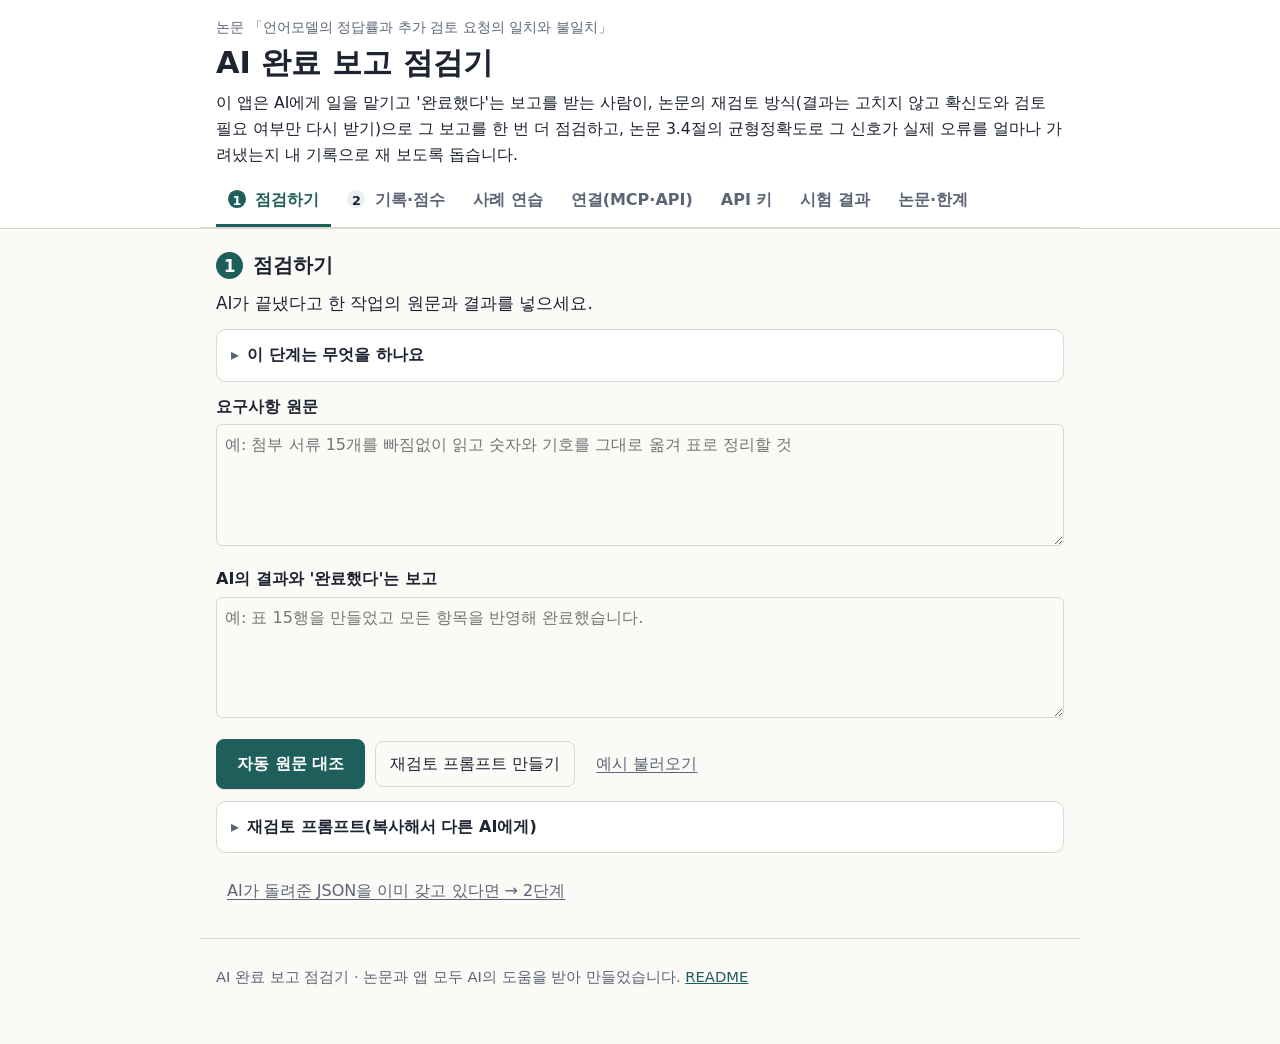
==== commit 05d6b03a: "탭 화면, 시험 결과 탭, 키 발급 로직(서버 연결 전), 원문 대조 보완, 보안 보완 Co-Authored-By: Claude Sonnet 5.5 <noreply@anthropi" ====
--- a/index.html
+++ b/index.html
@@ -13,111 +13,236 @@
     <p class="paper-title">논문 「언어모델의 정답률과 추가 검토 요청의 일치와 불일치」</p>
     <h1>AI 완료 보고 점검기</h1>
     <p class="one-line" id="one-line">이 앱은 AI에게 일을 맡기고 '완료했다'는 보고를 받는 사람이, 논문의 재검토 방식(결과는 고치지 않고 확신도와 검토 필요 여부만 다시 받기)으로 그 보고를 한 번 더 점검하고, 논문 3.4절의 균형정확도로 그 신호가 실제 오류를 얼마나 가려냈는지 내 기록으로 재 보도록 돕습니다.</p>
-    <ol class="steps" aria-label="할 일 세 가지">
-      <li><a href="#s1"><b>1</b> 재검토 시키기</a></li>
-      <li><a href="#s2"><b>2</b> 결과 붙여넣고 확인 기록</a></li>
-      <li><a href="#s3"><b>3</b> 점수와 논문 비교</a></li>
-    </ol>
-    <p class="help"><a href="guide.html">연결 안내서: 복붙 없이 쓰는 법(MCP·API, 비전공자용)</a></p>
-    <p class="why">왜 이렇게 하나요: 논문의 출발점은 AI가 테스트 통과를 '완료'라고 보고했는데 다시 물으면 일부만 했다고 답하거나, 다른 LLM의 원문 대조에서 기호 오독·소수 자릿수 손실·내용 누락이 나온 개발 경험입니다. 논문은 이 경험을 재현하지 않고, 합성 문제에서 '검토 요청 표시'가 실제 오답과 맞는지만 쟀습니다. 이 앱은 그 측정 방식을 내 작업에 옮겨 쓰게 합니다.</p>
+    <nav class="tabs" role="tablist" aria-label="화면 구역">
+      <button role="tab" id="t-check" aria-controls="tab-check" aria-selected="true" data-tab="check"><b>1</b> 점검하기</button>
+      <button role="tab" id="t-record" aria-controls="tab-record" aria-selected="false" data-tab="record"><b>2</b> 기록·점수</button>
+      <button role="tab" id="t-cases" aria-controls="tab-cases" aria-selected="false" data-tab="cases">사례 연습</button>
+      <button role="tab" id="t-connect" aria-controls="tab-connect" aria-selected="false" data-tab="connect">연결(MCP·API)</button>
+      <button role="tab" id="t-keys" aria-controls="tab-keys" aria-selected="false" data-tab="keys">API 키</button>
+      <button role="tab" id="t-tests" aria-controls="tab-tests" aria-selected="false" data-tab="tests">시험 결과</button>
+      <button role="tab" id="t-paper" aria-controls="tab-paper" aria-selected="false" data-tab="paper">논문·한계</button>
+    </nav>
   </div>
 </header>
 
 <main class="wrap" id="main">
 
-<section id="s1" aria-labelledby="h1a">
-  <h2 id="h1a"><span class="n">1</span> AI에게 재검토 시키기</h2>
-  <p class="help">AI가 일을 끝냈다고 보고하면, 새 대화에서 아래 프롬프트로 재검토만 시키세요(논문은 풀이와 평가를 각각 새 프로세스에서 했습니다). 결과를 고치게 하지 말고 정답이나 피드백도 알려 주지 마세요. 칸을 비워 두면 안내 문구가 대신 들어갑니다.</p>
+<!-- 1 점검하기 -->
+<section id="tab-check" role="tabpanel" aria-labelledby="t-check" data-panel="check">
+  <h2><span class="n">1</span> 점검하기</h2>
+  <p class="lead">AI가 끝냈다고 한 작업의 원문과 결과를 넣으세요.</p>
+  <details class="fold"><summary>이 단계는 무엇을 하나요</summary>
+    <p class="help">① <b>자동 원문 대조</b>는 LLM 없이 숫자·소수 자릿수·기호·ID·항목 수를 기계적으로 맞춰 봅니다(논문 서론의 기호 오독·소수 자릿수 손실·내용 누락 같은 글자 수준의 불일치). 의미나 계산이 맞는지는 모르고, 못 찾았다고 문제가 없는 것은 아닙니다. 이 기능은 앱이 추가했습니다. ② <b>재검토 프롬프트</b>는 논문 부록 B1을 업무용으로 옮긴 것입니다. 새 대화에 붙여 재검토만 시키고, 결과를 고치게 하거나 정답을 알려 주지 마세요.</p>
+  </details>
   <label for="req-text">요구사항 원문</label>
   <textarea id="req-text" rows="4" placeholder="예: 첨부 서류 15개를 빠짐없이 읽고 숫자와 기호를 그대로 옮겨 표로 정리할 것"></textarea>
   <label for="res-text">AI의 결과와 '완료했다'는 보고</label>
   <textarea id="res-text" rows="4" placeholder="예: 표 15행을 만들었고 모든 항목을 반영해 완료했습니다."></textarea>
-  <div class="btns">
-    <button type="button" id="btn-autocheck">자동 원문 대조(LLM 없이 바로)</button>
-    <button type="button" id="btn-autoadd" class="ghost" disabled>자동 신호를 기록에 추가</button>
+  <div class="actions">
+    <button type="button" id="btn-autocheck" class="primary">자동 원문 대조</button>
+    <button type="button" id="btn-prompt">재검토 프롬프트 만들기</button>
+    <button type="button" id="btn-sample" class="quiet">예시 불러오기</button>
   </div>
   <div id="autocheck-out" aria-live="polite"></div>
-  <p class="help">자동 원문 대조는 원문과 결과의 숫자·소수 자릿수·기호·ID·항목 수를 기계적으로 맞춰 봅니다. 논문 서론의 기호 오독·소수 자릿수 손실·내용 누락 같은 글자 수준의 불일치만 찾고, 의미나 계산이 맞는지는 모릅니다. 찾지 못했다고 문제가 없는 것은 아닙니다(앱이 추가한 기능).</p>
-  <div class="btns">
-    <button type="button" id="btn-prompt">재검토 프롬프트 만들기</button>
-    <button type="button" id="btn-copy" class="ghost">복사</button>
-    <span id="copy-msg" class="help" role="status"></span>
-  </div>
-  <label for="prompt-out">만들어진 프롬프트(복사해서 다른 AI 대화에 붙여 넣기)</label>
-  <textarea id="prompt-out" rows="9" readonly></textarea>
-  <p class="help">출처: 논문 부록 B1의 자기 평가 프롬프트를 업무용으로 옮겼습니다. 논문은 도구 사용을 막고 문제를 합성 문제로 한정했지만, 이 앱은 그런 조건을 강제하지 않습니다. <b>reason_type</b>(근거 유형)은 논문 스키마에 없고 앱이 추가한 칸입니다.</p>
-</section>
-
-<section id="s2" aria-labelledby="h2a">
-  <h2 id="h2a"><span class="n">2</span> 결과 붙여넣고, 실제로 맞았는지 기록</h2>
-  <p class="help">AI가 돌려준 JSON을 붙여 넣고 <b>기록에 추가</b>를 누르세요. 그다음 원문과 직접 대조해서 각 줄의 <b>실제 결과</b>(정답/오답)를 고르면 점수에 들어갑니다. 'AI가 검토 불필요라고 한 항목'도 일부는 확인해야 점수가 왜곡되지 않습니다. 처음이면 <b>예시로 채우기</b>를 눌러 보세요(예시는 가상의 숫자입니다).</p>
-  <label for="ai-json">AI가 돌려준 JSON</label>
-  <textarea id="ai-json" rows="4" placeholder='{"confidence": 40, "needs_review": true, "reason_type": "shortage", "brief_reason": "소수 자릿수를 직접 대조하지 못했다"}'></textarea>
-  <div class="btns">
-    <label class="inline" for="reviewer-new">이 재검토를 한 쪽</label>
-    <select id="reviewer-new" aria-label="이 재검토를 한 쪽">
-      <option value="same">같은 AI (결과를 만든 AI가 스스로)</option>
-      <option value="other">다른 AI</option>
-      <option value="human">사람</option>
-      <option value="auto">자동 대조(앱)</option>
-    </select>
-    <button type="button" id="btn-addjson">기록에 추가</button>
-  </div>
-  <ul id="json-problems" class="problems" aria-live="polite"></ul>
-  <div class="btns">
-    <button type="button" id="btn-example" class="ghost">예시로 채우기</button>
-    <button type="button" id="btn-add" class="ghost">줄 추가</button>
-    <button type="button" id="btn-clear" class="ghost">모두 지우기</button>
-  </div>
+  <div class="actions" id="after-auto" hidden>
+    <button type="button" id="btn-autoadd" class="primary">이 결과를 기록에 추가하고 2단계로</button>
+  </div>
+  <details class="fold" id="prompt-fold"><summary>재검토 프롬프트(복사해서 다른 AI에게)</summary>
+    <div class="actions"><button type="button" id="btn-copy" class="primary">복사</button><span id="copy-msg" class="help" role="status"></span></div>
+    <label for="prompt-out" class="sr">만들어진 프롬프트</label>
+    <textarea id="prompt-out" rows="9" readonly></textarea>
+    <p class="help">논문은 도구 사용을 막고 합성 문제로 한정했지만 이 앱은 그런 조건을 강제하지 않습니다. reason_type(근거 유형)은 논문 스키마에 없는 앱의 추가 칸입니다.</p>
+  </details>
+  <p class="nextnav"><button type="button" class="quiet" data-go="record">AI가 돌려준 JSON을 이미 갖고 있다면 → 2단계</button></p>
+</section>
+
+<!-- 2 기록·점수 -->
+<section id="tab-record" role="tabpanel" aria-labelledby="t-record" data-panel="record" hidden>
+  <h2><span class="n">2</span> 기록·점수</h2>
+  <p class="lead">재검토 결과를 넣고, 원문과 대조해 실제로 맞았는지 고르세요.</p>
+  <details class="fold" id="json-fold" open><summary>AI가 돌려준 JSON 붙여넣기</summary>
+    <label for="ai-json" class="sr">AI가 돌려준 JSON</label>
+    <textarea id="ai-json" rows="3" placeholder='{"confidence": 40, "needs_review": true, "reason_type": "shortage", "brief_reason": "소수 자릿수를 대조하지 못함"}'></textarea>
+    <div class="actions">
+      <label class="inline" for="reviewer-new">재검토한 쪽</label>
+      <select id="reviewer-new" aria-label="이 재검토를 한 쪽">
+        <option value="same">같은 AI</option><option value="other">다른 AI</option><option value="human">사람</option><option value="auto">자동 대조(앱)</option>
+      </select>
+      <button type="button" id="btn-addjson" class="primary">기록에 추가</button>
+    </div>
+    <ul id="json-problems" class="problems" aria-live="polite"></ul>
+  </details>
   <div class="tablewrap">
-    <table id="rows" aria-describedby="h2a">
+    <table id="rows" aria-label="확인 기록 표">
       <thead><tr><th>#</th><th>메모</th><th>검토 필요?</th><th>확신도</th><th>근거</th><th>실제 결과(내가 확인)</th><th>재검토한 쪽</th><th><span class="sr">삭제</span></th></tr></thead>
       <tbody></tbody>
     </table>
   </div>
-  <details class="paste">
-    <summary>줄 단위로 붙여넣기(선택)</summary>
-    <p class="help">한 줄에 <code>요청, 근거, 실제결과</code> 순서입니다. 예: <code>예, 구체적 오류 지적, 오답</code> 또는 <code>아니오, 정답</code>. 줄은 줄바꿈이나 <code>;</code> 로 나눕니다.</p>
-    <textarea id="paste-text" rows="4" placeholder="예, 검산 부족, 정답&#10;아니오, 정답&#10;예, 구체적 오류 지적, 오답"></textarea>
+  <p class="help">'검토 불필요'라고 한 항목도 일부는 확인해야 점수가 왜곡되지 않습니다. 실제 결과를 고른 줄만 점수에 들어갑니다.</p>
+  <div class="actions"><button type="button" id="btn-example">예시로 채우기</button><button type="button" id="btn-add" class="quiet">줄 추가</button><button type="button" id="btn-clear" class="quiet">모두 지우기</button></div>
+  <details class="fold"><summary>줄 단위로 붙여넣기</summary>
+    <p class="help">한 줄에 <code>요청, 근거, 실제결과</code>. 예: <code>예, 구체적 오류 지적, 오답</code> 또는 <code>아니오, 정답</code>. 줄은 줄바꿈이나 <code>;</code> 로 나눕니다.</p>
+    <textarea id="paste-text" rows="3" placeholder="예, 검산 부족, 정답&#10;아니오, 정답"></textarea>
     <button type="button" id="btn-paste">붙여넣은 줄 추가</button>
     <ul id="paste-problems" class="problems" aria-live="polite"></ul>
   </details>
-</section>
-
-<section id="s3" aria-labelledby="h3a">
-  <h2 id="h3a"><span class="n">3</span> 점수와 논문 비교</h2>
+  <h3>점수</h3>
   <div id="result" aria-live="polite"></div>
-  <div id="compare"></div>
-  <details class="paste">
-    <summary>기계가 읽는 결과(JSON)</summary>
+  <details class="fold" open><summary>논문의 모델 11종과 비교</summary><div id="compare"></div></details>
+  <details class="fold"><summary>기계가 읽는 결과(JSON)</summary>
     <p class="help">다른 프로그램이나 AI 에이전트가 화면에서 그대로 읽을 수 있는 같은 결과입니다.</p>
     <pre id="result-json" tabindex="0">{}</pre>
   </details>
 </section>
 
-<section id="s4" aria-labelledby="h4a">
-  <h2 id="h4a"><span class="n">+</span> 더 해 보기: 논문 사례 6개, 재검토의 수정안을 따를까?</h2>
-  <p class="help">논문에 나온 실제 사례입니다. AI가 처음 답을 냈고 다시 검토하면서 다른 답을 내놓았습니다. 어느 쪽이 맞을지 고르면 논문이 확인한 정답이 나옵니다.</p>
+<!-- 사례 연습 -->
+<section id="tab-cases" role="tabpanel" aria-labelledby="t-cases" data-panel="cases" hidden>
+  <h2>사례 연습</h2>
+  <p class="lead">논문에 나온 실제 사례 6개: AI의 수정안을 따를까요?</p>
+  <details class="fold"><summary>이 연습은 무엇인가요</summary><p class="help">AI가 처음 답을 냈고, 다시 검토하면서 다른 답을 내놓았습니다. 어느 쪽이 맞을지 고르면 논문이 확인한 정답이 나옵니다.</p></details>
   <div id="cases"></div>
   <p id="case-score" class="score" aria-live="polite"></p>
 </section>
 
+<!-- 연결 -->
+<section id="tab-connect" role="tabpanel" aria-labelledby="t-connect" data-panel="connect" hidden>
+  <h2>연결(MCP·API)</h2>
+  <p class="lead">다른 AI 도구에서 복붙 없이 쓰는 법입니다. 모두 내 컴퓨터 안에서만 돌고 키·이메일이 필요 없습니다.</p>
+  <details class="fold" open><summary>어떤 방법을 고를까요</summary>
+    <div class="tablewrap"><table>
+      <thead><tr><th>방법</th><th>이럴 때</th><th>준비물</th></tr></thead>
+      <tbody>
+        <tr><td>이 화면</td><td>가끔 붙여넣기로 충분할 때</td><td>브라우저</td></tr>
+        <tr><td>주소로 열기</td><td>브라우저 에이전트가 주소만 열어 결과를 읽게 할 때</td><td>브라우저</td></tr>
+        <tr><td>MCP</td><td>Claude Code·Desktop·Codex 안에서 말로 시킬 때</td><td>Node.js, 앱 ZIP</td></tr>
+        <tr><td>내 컴퓨터 API</td><td>직접 만든 프로그램에서 호출할 때</td><td>Node.js, 앱 ZIP</td></tr>
+      </tbody>
+    </table></div>
+  </details>
+  <details class="fold"><summary>1단계 공통 준비(Node.js와 폴더)</summary>
+    <ol>
+      <li>터미널(Windows는 PowerShell)에서 <code>node -v</code> 를 입력해 <code>v18</code> 이상이 나오는지 봅니다. 없으면 nodejs.org 에서 LTS를 설치하세요.</li>
+      <li>앱 ZIP(<code>review_signal_app.zip</code>)을 새 폴더에 풀고, 그 폴더의 전체 경로를 복사해 둡니다(아래 <code>폴더경로</code> 자리에 씁니다).</li>
+      <li>시험: 그 폴더에서 <code>node --test tests/logic.test.js tests/check.test.js tests/mcp.test.js tests/keys.test.js</code> 가 모두 통과하는지 봅니다.</li>
+    </ol>
+  </details>
+  <details class="fold"><summary>MCP로 AI 도구에 연결하기</summary>
+    <p class="help">MCP는 AI 도구가 외부 기능을 부르는 공통 방식입니다. 등록해 두면 AI에게 말로 시킬 수 있습니다.</p>
+    <h3>Claude Code</h3><pre>claude mcp add --transport stdio review-signal -- node 폴더경로/mcp/server.mjs</pre>
+    <h3>Claude Desktop</h3><p class="help"><code>claude_desktop_config.json</code> 의 <code>mcpServers</code> 에 넣고 앱을 다시 켭니다(Windows 경로는 역슬래시를 두 개씩).</p>
+    <pre>{
+  "mcpServers": {
+    "review-signal": { "command": "node", "args": ["폴더경로/mcp/server.mjs"] }
+  }
+}</pre>
+    <h3>Codex</h3><p class="help"><code>~/.codex/config.toml</code> 에 추가합니다.</p>
+    <pre>[mcp_servers.review-signal]
+command = "node"
+args = ["폴더경로/mcp/server.mjs"]</pre>
+    <h3>잘 연결됐는지 확인</h3>
+    <pre>review-signal 도구의 verify_completion 으로 아래 두 글을 점검해 줘.
+[원문] B#2 값 0.9685245400, 허용 오차 ±0.5
+[결과] B#2 0.96852454, 허용 오차 0.5 — 모두 완료</pre>
+    <p class="help">"소수 자릿수 손실", "기호 누락", "완료 주장과 불일치"가 나오면 성공입니다. 도구: <code>verify_completion</code>(한 번에 점검), <code>check_against_source</code>, <code>build_review_prompt</code>, <code>parse_review_json</code>, <code>score_review_signal</code>, <code>paper_models</code>, 프롬프트 <code>verify-completion</code>.</p>
+    <p class="help">시험 상태: 직접 만든 요청으로 연결 과정과 도구 호출 응답은 확인했지만, 위 세 앱에 실제로 등록해 본 시험은 하지 못했습니다. 안 되면 경로(공백은 따옴표)를 먼저 확인하세요.</p>
+  </details>
+  <details class="fold"><summary>내 컴퓨터 API로 부르기</summary>
+    <p class="help">이 컴퓨터(127.0.0.1)에서만 열리고 서버가 필요 없습니다.</p>
+    <ol>
+      <li>서버를 켭니다(창은 닫지 마세요, 끄려면 Ctrl+C): <pre>node mcp/server.mjs --http 8787</pre></li>
+      <li>다른 터미널에서 확인: <pre>curl http://127.0.0.1:8787/health</pre></li>
+      <li>Windows PowerShell에서 점검 요청:
+<pre>$body = @{ requirement = "B#2 값 0.9685245400"; result = "B#2 0.96852454 — 모두 완료" } | ConvertTo-Json
+Invoke-RestMethod -Method Post -Uri http://127.0.0.1:8787/api/verify `
+  -ContentType "application/json; charset=utf-8" `
+  -Body ([System.Text.Encoding]::UTF8.GetBytes($body))</pre></li>
+      <li>macOS·Linux:
+<pre>curl -s -X POST http://127.0.0.1:8787/api/verify -H "Content-Type: application/json" \
+  -d '{"requirement":"B#2 값 0.9685245400","result":"B#2 0.96852454 — 모두 완료"}'</pre></li>
+    </ol>
+    <p class="help">주소: <code>POST /api/verify</code>(원문 대조+재검토 프롬프트), <code>/api/check</code>, <code>/api/prompt</code>, <code>/api/parse</code>, <code>/api/score</code>, <code>GET /api/models</code>, <code>GET /health</code></p>
+  </details>
+  <details class="fold"><summary>주소로 열어서 읽게 하기(설치 없음)</summary>
+    <p class="help">브라우저를 다루는 AI 에이전트에게 아래 주소를 열게 하고, 2단계 화면의 "기계가 읽는 결과(JSON)"를 읽게 합니다. 줄은 <code>;</code> 로 구분합니다.</p>
+    <pre>https://alska14.github.io/review-signal-app/?lines=예,구체적 오류 지적,오답;아니오,정답</pre>
+  </details>
+  <details class="fold"><summary>막혔을 때</summary>
+    <ul>
+      <li><b>node 를 찾을 수 없음</b>: Node.js를 설치한 뒤 터미널을 새로 여세요.</li>
+      <li><b>MCP에 도구가 안 보임</b>: 경로가 틀렸거나 공백이 있는 경우가 많습니다. 경로를 따옴표로 감싸고 앱을 다시 켜세요. 터미널에서 <code>node 폴더경로/mcp/server.mjs</code> 를 직접 실행했을 때 오류 없이 대기하면 정상입니다.</li>
+      <li><b>포트 사용 중</b>: <code>--http 8788</code> 처럼 다른 번호를 쓰세요.</li>
+      <li><b>한글이 깨짐(PowerShell)</b>: 위 예시처럼 UTF-8 바이트로 보내세요.</li>
+    </ul>
+  </details>
+</section>
+
+<!-- API 키 -->
+<section id="tab-keys" role="tabpanel" aria-labelledby="t-keys" data-panel="keys" hidden>
+  <h2>API 키</h2>
+  <p class="lead">인터넷 주소로 어디서나 부르는 API용 키입니다. 이메일 확인 뒤에 발급합니다.</p>
+  <div id="keys-status" class="banner" role="status"></div>
+  <form id="keys-form" novalidate>
+    <label for="keys-email">이메일</label>
+    <input type="email" id="keys-email" autocomplete="email" placeholder="이름@회사.com" maxlength="254">
+    <label class="check"><input type="checkbox" id="keys-consent"> 인증 메일을 받는 데 이 이메일을 쓰는 것에 동의합니다(키 발급 외에는 쓰지 않습니다).</label>
+    <p id="keys-msg" class="help" role="status" aria-live="polite"></p>
+    <div class="actions"><button type="submit" id="keys-submit" class="primary">확인 메일 받기</button></div>
+  </form>
+  <details class="fold"><summary>어떻게 동작하나요</summary>
+    <ol>
+      <li>이메일 형식과 가짜 주소를 점검합니다(공백·잘못된 형식, 일회용·예시·테스트 도메인, 임시로 만든 듯한 이름). 지메일의 점·별칭 변형은 같은 사람으로 봅니다.</li>
+      <li>서버가 그 도메인이 메일을 받을 수 있는지 확인하고 인증 메일을 보냅니다.</li>
+      <li>메일의 링크를 눌러야 키가 한 번 보입니다(30분 안, 링크는 한 번만). 서버에는 키의 해시만 저장하고, 같은 사람이 다시 받으면 이전 키는 폐기됩니다.</li>
+      <li>요청이 몰리지 않게 이메일당 시간당 3번, 같은 접속지당 10번으로 제한합니다.</li>
+    </ol>
+    <p class="help">가짜 이메일을 완벽히 걸러낼 수는 없습니다. 실제로 확인되는 것은 인증 메일의 링크를 누른 사람뿐입니다. 로컬 MCP·API는 키가 필요 없고, 이 키는 인터넷에 열린 서버가 생겼을 때만 의미가 있습니다.</p>
+  </details>
+  <details class="fold"><summary>개발자: 서버 연결 방법</summary>
+    <p class="help">발급 로직(이메일 점검, 인증 링크, 키 해시 저장, 사용 제한, 키로 보호되는 <code>/v1/verify</code>·<code>/v1/check</code>·<code>/v1/score</code>)은 <code>keys/</code> 에 만들어 시험까지 마쳤고 서버만 비어 있습니다. 로컬에서 확인: <code>node keys/dev-server.mjs</code>(메일은 <code>/dev/outbox</code> 에 쌓임). 서버에 올릴 때는 저장소를 KV/DB로, 메일을 실제 메일 서비스(<code>resendMailer</code>)로 바꾸고 <code>config.js</code> 의 <code>REVIEW_SIGNAL_API_BASE</code> 에 서버 주소를 넣으면 이 칸이 켜집니다. 자세한 순서는 <code>keys/README.md</code>.</p>
+  </details>
+</section>
+
+<!-- 시험 결과 -->
+<section id="tab-tests" role="tabpanel" aria-labelledby="t-tests" data-panel="tests" hidden>
+  <h2>시험 결과</h2>
+  <p class="lead">2026-10-23에 실제로 돌려 본 결과입니다. 아래 사례는 앱 작성자가 만든 가상 데이터입니다.</p>
+  <div id="tests-out"></div>
+</section>
+
+<!-- 논문·한계 -->
+<section id="tab-paper" role="tabpanel" aria-labelledby="t-paper" data-panel="paper" hidden>
+  <h2>논문·한계</h2>
+  <details class="fold" open><summary>왜 이렇게 만들었나</summary>
+    <p class="help">논문의 출발점은 AI가 테스트 통과를 '완료'라고 보고했는데 다시 물으면 일부만 했다고 답하거나, 다른 LLM의 원문 대조에서 기호 오독·소수 자릿수 손실·내용 누락이 나온 개발 경험입니다. 논문은 이 경험을 재현하지 않고, 합성 문제 12개에서 '검토 요청 표시'가 실제 오답과 맞는지만 쟀습니다. 이 앱은 그 측정 방식을 내 작업에 옮겨 쓰게 합니다.</p>
+  </details>
+  <details class="fold"><summary>논문에서 가져온 것</summary>
+    <ul>
+      <li><b>프로토콜</b>(3.3절, 부록 B1): 최초 결과는 고치지 않고, 정답·채점 피드백 없이 확신도와 needs_review만 다시 받는다.</li>
+      <li><b>계산식</b>(3.4절): 균형정확도 = (오답 검토율 + 1 − 정답 검토율) / 2, Brier. 정답이나 오답이 없으면 계산하지 않습니다.</li>
+      <li><b>비교 숫자</b>: 표 1·2의 OpenAI 7종·Claude 4종. OpenAI 값은 T03 경로 표기를 사후 보완해 채점한 값이고 Claude 값은 보완 방식을 실행 전에 고정한 값입니다. 제공자별 실행 환경이 다르고 모델당 12문항 1회라서 순위로 읽지 마세요. 논문은 같은 모델이 자기 답을 다시 평가한 경우만 다뤘기 때문에 비교 막대는 '같은 AI' 기록에만 씁니다.</li>
+      <li><b>사례</b>: 4.2·4.3절과 부록 A.</li>
+    </ul>
+  </details>
+  <details class="fold"><summary>앱이 추가한 것(논문에 없음)</summary>
+    <p class="help">자동 원문 대조와 자동 신호, 근거 유형(reason_type), 재검토한 쪽 구분, 확신도 20 이하 표시, 흔들림 범위(윌슨 구간), 점수 구간 해석(90%·70%), MCP·API·키 발급.</p>
+  </details>
+  <details class="fold"><summary>한계</summary>
+    <p class="help">논문은 합성 문제 12개의 탐색 연구이고 정답률과 검토 요청의 일반적 관계를 확정하지 못했습니다. 이 앱의 점수는 내가 직접 확인한 기록에만 의존하고 오답이 적으면 크게 흔들립니다. 자동 원문 대조는 글자 수준만 봅니다. 논문과 이 앱은 AI의 도움을 받아 썼습니다(논문: 연구자 alska14의 경험과 주제 선택을 바탕으로 AI가 실험 실행·분석·집필을 보조).</p>
+  </details>
+  <details class="fold"><summary>개인정보</summary>
+    <p class="help">입력한 글과 기록은 이 브라우저 안에서만 계산하고 서버로 보내거나 저장하지 않습니다. 쿠키와 외부 요청이 없습니다. 'API 키' 칸은 서버가 연결되기 전에는 아무것도 받거나 보내지 않습니다.</p>
+  </details>
+</section>
+
 </main>
 
-<footer class="wrap foot">
-  <h2>이 앱이 쓰는 논문의 내용과 한계</h2>
-  <ul>
-    <li><b>계산식</b>: 논문 3.4절의 균형정확도 = (오답 검토율 + 1 − 정답 검토율) / 2, Brier = 확신도/100과 실제 정답 여부의 제곱 차이 평균. 정답이나 오답이 없으면 계산하지 않습니다.</li>
-    <li><b>비교 숫자</b>: 논문 표 1·2의 OpenAI 7종·Claude 4종 값을 옮겼습니다. OpenAI 값은 T03 경로 표기를 사후 보완해 채점한 값이고, Claude 값은 보완 방식을 실행 전에 고정한 값입니다. 제공자별 실행 환경이 다르고 모델당 12문항 1회라서 순위로 읽지 마세요. 논문은 같은 모델이 자기 답을 다시 평가한 경우만 다뤘기 때문에, 비교 막대는 '같은 AI' 기록에만 씁니다.</li>
-    <li><b>앱이 추가한 것</b>: 근거 유형(reason_type), 재검토한 쪽 구분, 확신도 20 이하 표시, 흔들림 범위(윌슨 구간), 점수 구간 해석(90%·70%)은 논문에 없는 앱의 확장입니다.</li>
-    <li><b>한계</b>: 논문은 합성 문제 12개의 탐색 연구이고 정답률과 검토 요청의 일반적 관계를 확정하지 못했습니다. 이 앱의 점수는 내가 직접 확인한 기록에만 의존하고, 오답이 적으면 크게 흔들립니다.</li>
-    <li><b>작성</b>: 논문은 연구자(GitHub alska14)의 경험과 주제 선택을 바탕으로 AI가 실험 실행·분석·집필을 보조했습니다. 이 앱도 AI와 함께 만들었습니다.</li>
-    <li><b>개인정보</b>: 입력한 기록은 이 브라우저 안에서만 계산하고 서버로 보내거나 저장하지 않습니다. 쿠키와 외부 요청이 없습니다.</li>
-  </ul>
-</footer>
-
+<footer class="wrap foot"><p>AI 완료 보고 점검기 · 논문과 앱 모두 AI의 도움을 받아 만들었습니다. <a href="README.md">README</a></p></footer>
+
+<script src="config.js"></script>
 <script src="data_models.js"></script>
 <script src="data_cases.js"></script>
+<script src="data_results.js"></script>
+<script src="emailcheck.js"></script>
 <script src="logic.js"></script>
 <script src="check.js"></script>
 <script src="app.js"></script>
--- a/style.css
+++ b/style.css
@@ -101,3 +101,47 @@
 .guide ol, .guide ul { padding-left: 22px; }
 .guide pre { white-space: pre-wrap; word-break: break-word; }
 .guide table { margin: 8px 0; }
+
+/* ===== v3: 탭·접기·버튼 위계 ===== */
+[hidden] { display: none !important; }
+.top { padding: 16px 0 0; }
+.one-line { font-size: .98rem; margin-bottom: 10px; }
+.tabs { display: flex; gap: 4px; overflow-x: auto; margin: 0 -16px; padding: 0 16px; border-bottom: 1px solid var(--line); scrollbar-width: thin; }
+.tabs [role="tab"] { flex: 0 0 auto; background: transparent; color: var(--muted); border: 0; border-bottom: 3px solid transparent; border-radius: 0; padding: 10px 12px; font-weight: 600; min-height: 44px; white-space: nowrap; }
+.tabs [role="tab"] b { display: inline-grid; place-items: center; width: 1.4em; height: 1.4em; border-radius: 50%; background: var(--infobg); color: var(--fg); font-size: .8em; margin-right: 4px; }
+.tabs [role="tab"][aria-selected="true"] { color: var(--accent); border-bottom-color: var(--accent); }
+.tabs [role="tab"][aria-selected="true"] b { background: var(--accent); color: var(--accent-fg); }
+.tabs [role="tab"]:hover { color: var(--fg); }
+main section { margin: 20px 0 8px; }
+h2 { font-size: 1.25rem; }
+.lead { font-size: 1.05rem; margin: 4px 0 12px; }
+.actions { display: flex; flex-wrap: wrap; align-items: center; gap: 10px; margin: 12px 0; }
+/* 버튼 위계: primary(채움) > 기본(테두리) > quiet(글자만) */
+button { background: transparent; color: var(--fg); border: 1px solid var(--line); border-radius: 8px; font-weight: 500; }
+button:hover:not(:disabled) { border-color: var(--accent); }
+button.primary { background: var(--accent); color: var(--accent-fg); border-color: var(--accent); font-weight: 700; padding: 11px 20px; box-shadow: 0 1px 0 rgba(0,0,0,.08); }
+button.primary:hover:not(:disabled) { filter: brightness(1.08); }
+button.quiet { border-color: transparent; color: var(--muted); text-decoration: underline; text-underline-offset: 3px; padding: 8px 10px; }
+button.quiet:hover:not(:disabled) { color: var(--fg); border-color: transparent; }
+button.ghost { background: transparent; }
+.nextnav { margin-top: 16px; }
+/* 접기 */
+details.fold { border: 1px solid var(--line); border-radius: 10px; background: var(--card); margin: 10px 0; padding: 0 14px; }
+details.fold > summary { list-style: none; cursor: pointer; font-weight: 600; padding: 12px 0; display: flex; align-items: center; gap: 8px; min-height: 44px; }
+details.fold > summary::-webkit-details-marker { display: none; }
+details.fold > summary::before { content: "▸"; color: var(--muted); transition: transform .15s; }
+details.fold[open] > summary::before { transform: rotate(90deg); }
+details.fold[open] { padding-bottom: 12px; }
+details.fold pre, details.fold .tablewrap { margin-top: 6px; }
+.banner { padding: 10px 14px; border-radius: 8px; border-left: 4px solid var(--info); background: var(--infobg); margin: 10px 0; }
+.banner.wait { border-color: var(--mid); background: var(--midbg); }
+.banner.ok { border-color: var(--ok); background: var(--okbg); }
+label.check { display: flex; gap: 8px; align-items: flex-start; font-weight: 400; margin: 10px 0; }
+label.check input { width: auto; min-height: auto; margin-top: 4px; }
+input[type="email"] { font: inherit; width: 100%; padding: 8px 10px; border: 1px solid var(--line); border-radius: 6px; background: var(--bg); color: var(--fg); min-height: 44px; }
+input:disabled, button:disabled { opacity: .55; }
+.foot { margin-top: 24px; padding-top: 12px; }
+@media (max-width: 640px) {
+  .actions button.primary { width: 100%; }
+  .tabs { margin: 0 -16px; }
+}
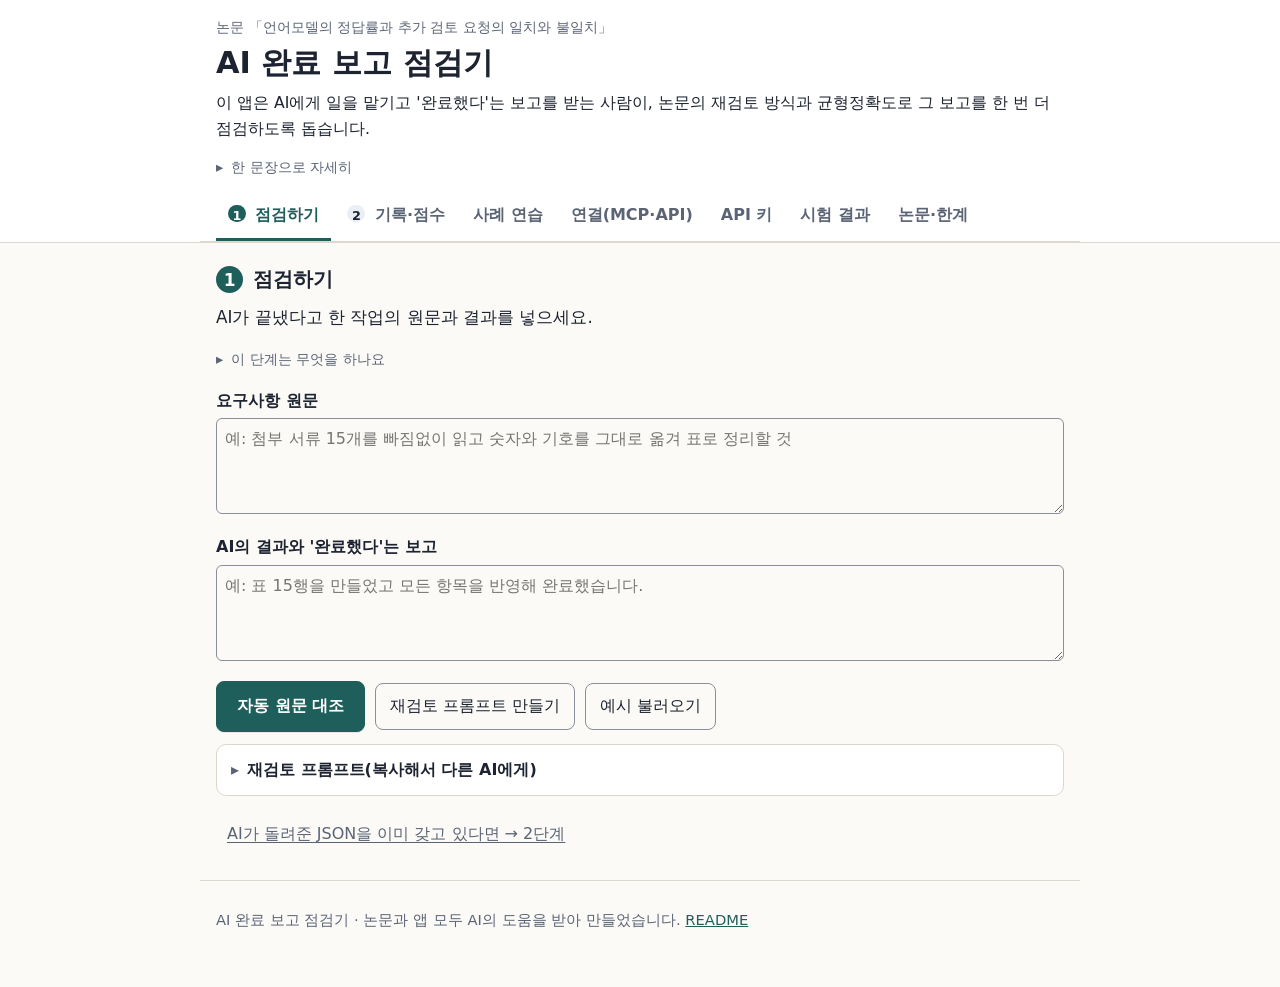
==== commit a6cc6d6f: "원문 대조 거짓 안심 수정, 판단 불가 처리, 헤더 간소화, 접근성·키 탭 정리, 시험 38개 Co-Authored-By: Claude Sonnet 5.5 <noreply@anth" ====
--- a/index.html
+++ b/index.html
@@ -12,7 +12,10 @@
   <div class="wrap">
     <p class="paper-title">논문 「언어모델의 정답률과 추가 검토 요청의 일치와 불일치」</p>
     <h1>AI 완료 보고 점검기</h1>
-    <p class="one-line" id="one-line">이 앱은 AI에게 일을 맡기고 '완료했다'는 보고를 받는 사람이, 논문의 재검토 방식(결과는 고치지 않고 확신도와 검토 필요 여부만 다시 받기)으로 그 보고를 한 번 더 점검하고, 논문 3.4절의 균형정확도로 그 신호가 실제 오류를 얼마나 가려냈는지 내 기록으로 재 보도록 돕습니다.</p>
+    <p class="one-line" id="one-line">이 앱은 AI에게 일을 맡기고 '완료했다'는 보고를 받는 사람이, 논문의 재검토 방식과 균형정확도로 그 보고를 한 번 더 점검하도록 돕습니다.</p>
+    <details class="fold slim" id="long-def"><summary>한 문장으로 자세히</summary>
+      <p class="help" id="one-line-long">이 앱은 AI에게 일을 맡기고 '완료했다'는 보고를 받는 사람이, 논문의 재검토 방식(결과는 고치지 않고 확신도와 검토 필요 여부만 다시 받기)으로 그 보고를 한 번 더 점검하고, 논문 3.4절의 균형정확도로 그 신호가 실제 오류를 얼마나 가려냈는지 내 기록으로 재 보도록 돕습니다.</p>
+    </details>
     <nav class="tabs" role="tablist" aria-label="화면 구역">
       <button role="tab" id="t-check" aria-controls="tab-check" aria-selected="true" data-tab="check"><b>1</b> 점검하기</button>
       <button role="tab" id="t-record" aria-controls="tab-record" aria-selected="false" data-tab="record"><b>2</b> 기록·점수</button>
@@ -31,17 +34,17 @@
 <section id="tab-check" role="tabpanel" aria-labelledby="t-check" data-panel="check">
   <h2><span class="n">1</span> 점검하기</h2>
   <p class="lead">AI가 끝냈다고 한 작업의 원문과 결과를 넣으세요.</p>
-  <details class="fold"><summary>이 단계는 무엇을 하나요</summary>
+  <details class="fold slim"><summary>이 단계는 무엇을 하나요</summary>
     <p class="help">① <b>자동 원문 대조</b>는 LLM 없이 숫자·소수 자릿수·기호·ID·항목 수를 기계적으로 맞춰 봅니다(논문 서론의 기호 오독·소수 자릿수 손실·내용 누락 같은 글자 수준의 불일치). 의미나 계산이 맞는지는 모르고, 못 찾았다고 문제가 없는 것은 아닙니다. 이 기능은 앱이 추가했습니다. ② <b>재검토 프롬프트</b>는 논문 부록 B1을 업무용으로 옮긴 것입니다. 새 대화에 붙여 재검토만 시키고, 결과를 고치게 하거나 정답을 알려 주지 마세요.</p>
   </details>
   <label for="req-text">요구사항 원문</label>
-  <textarea id="req-text" rows="4" placeholder="예: 첨부 서류 15개를 빠짐없이 읽고 숫자와 기호를 그대로 옮겨 표로 정리할 것"></textarea>
+  <textarea id="req-text" rows="3" placeholder="예: 첨부 서류 15개를 빠짐없이 읽고 숫자와 기호를 그대로 옮겨 표로 정리할 것"></textarea>
   <label for="res-text">AI의 결과와 '완료했다'는 보고</label>
-  <textarea id="res-text" rows="4" placeholder="예: 표 15행을 만들었고 모든 항목을 반영해 완료했습니다."></textarea>
+  <textarea id="res-text" rows="3" placeholder="예: 표 15행을 만들었고 모든 항목을 반영해 완료했습니다."></textarea>
   <div class="actions">
     <button type="button" id="btn-autocheck" class="primary">자동 원문 대조</button>
     <button type="button" id="btn-prompt">재검토 프롬프트 만들기</button>
-    <button type="button" id="btn-sample" class="quiet">예시 불러오기</button>
+    <button type="button" id="btn-sample">예시 불러오기</button>
   </div>
   <div id="autocheck-out" aria-live="polite"></div>
   <div class="actions" id="after-auto" hidden>
@@ -60,7 +63,8 @@
 <section id="tab-record" role="tabpanel" aria-labelledby="t-record" data-panel="record" hidden>
   <h2><span class="n">2</span> 기록·점수</h2>
   <p class="lead">재검토 결과를 넣고, 원문과 대조해 실제로 맞았는지 고르세요.</p>
-  <details class="fold" id="json-fold" open><summary>AI가 돌려준 JSON 붙여넣기</summary>
+  <div class="actions"><button type="button" id="btn-example">예시로 채우기</button><button type="button" id="btn-add" class="quiet">줄 추가</button><button type="button" id="btn-clear" class="quiet">모두 지우기</button><span id="clear-msg" class="help" role="status"></span></div>
+  <details class="fold" id="json-fold"><summary>AI가 돌려준 JSON 붙여넣기</summary>
     <label for="ai-json" class="sr">AI가 돌려준 JSON</label>
     <textarea id="ai-json" rows="3" placeholder='{"confidence": 40, "needs_review": true, "reason_type": "shortage", "brief_reason": "소수 자릿수를 대조하지 못함"}'></textarea>
     <div class="actions">
@@ -79,7 +83,6 @@
     </table>
   </div>
   <p class="help">'검토 불필요'라고 한 항목도 일부는 확인해야 점수가 왜곡되지 않습니다. 실제 결과를 고른 줄만 점수에 들어갑니다.</p>
-  <div class="actions"><button type="button" id="btn-example">예시로 채우기</button><button type="button" id="btn-add" class="quiet">줄 추가</button><button type="button" id="btn-clear" class="quiet">모두 지우기</button></div>
   <details class="fold"><summary>줄 단위로 붙여넣기</summary>
     <p class="help">한 줄에 <code>요청, 근거, 실제결과</code>. 예: <code>예, 구체적 오류 지적, 오답</code> 또는 <code>아니오, 정답</code>. 줄은 줄바꿈이나 <code>;</code> 로 나눕니다.</p>
     <textarea id="paste-text" rows="3" placeholder="예, 검산 부족, 정답&#10;아니오, 정답"></textarea>
@@ -108,7 +111,7 @@
 <section id="tab-connect" role="tabpanel" aria-labelledby="t-connect" data-panel="connect" hidden>
   <h2>연결(MCP·API)</h2>
   <p class="lead">다른 AI 도구에서 복붙 없이 쓰는 법입니다. 모두 내 컴퓨터 안에서만 돌고 키·이메일이 필요 없습니다.</p>
-  <details class="fold" open><summary>어떤 방법을 고를까요</summary>
+  <details class="fold" open><summary>어떤 방법을 고를까요 (가장 쉬운 방법은 설치 없이 이 화면에서 붙여넣기)</summary>
     <div class="tablewrap"><table>
       <thead><tr><th>방법</th><th>이럴 때</th><th>준비물</th></tr></thead>
       <tbody>
@@ -179,9 +182,9 @@
 <!-- API 키 -->
 <section id="tab-keys" role="tabpanel" aria-labelledby="t-keys" data-panel="keys" hidden>
   <h2>API 키</h2>
-  <p class="lead">인터넷 주소로 어디서나 부르는 API용 키입니다. 이메일 확인 뒤에 발급합니다.</p>
+  <p class="lead">인터넷 주소로 어디서나 부르는 API용 키입니다. <b>아직 서버가 없어 키를 발급하지 않습니다.</b></p>
   <div id="keys-status" class="banner" role="status"></div>
-  <form id="keys-form" novalidate>
+  <form id="keys-form" novalidate hidden>
     <label for="keys-email">이메일</label>
     <input type="email" id="keys-email" autocomplete="email" placeholder="이름@회사.com" maxlength="254">
     <label class="check"><input type="checkbox" id="keys-consent"> 인증 메일을 받는 데 이 이메일을 쓰는 것에 동의합니다(키 발급 외에는 쓰지 않습니다).</label>
@@ -191,14 +194,14 @@
   <details class="fold"><summary>어떻게 동작하나요</summary>
     <ol>
       <li>이메일 형식과 가짜 주소를 점검합니다(공백·잘못된 형식, 일회용·예시·테스트 도메인, 임시로 만든 듯한 이름). 지메일의 점·별칭 변형은 같은 사람으로 봅니다.</li>
-      <li>서버가 그 도메인이 메일을 받을 수 있는지 확인하고 인증 메일을 보냅니다.</li>
+      <li>서버가 그 도메인이 메일을 받을 수 있는지 확인하고 인증 메일을 보냅니다. (이 단계는 서버가 연결돼야 동작합니다.)</li>
       <li>메일의 링크를 눌러야 키가 한 번 보입니다(30분 안, 링크는 한 번만). 서버에는 키의 해시만 저장하고, 같은 사람이 다시 받으면 이전 키는 폐기됩니다.</li>
       <li>요청이 몰리지 않게 이메일당 시간당 3번, 같은 접속지당 10번으로 제한합니다.</li>
     </ol>
     <p class="help">가짜 이메일을 완벽히 걸러낼 수는 없습니다. 실제로 확인되는 것은 인증 메일의 링크를 누른 사람뿐입니다. 로컬 MCP·API는 키가 필요 없고, 이 키는 인터넷에 열린 서버가 생겼을 때만 의미가 있습니다.</p>
   </details>
   <details class="fold"><summary>개발자: 서버 연결 방법</summary>
-    <p class="help">발급 로직(이메일 점검, 인증 링크, 키 해시 저장, 사용 제한, 키로 보호되는 <code>/v1/verify</code>·<code>/v1/check</code>·<code>/v1/score</code>)은 <code>keys/</code> 에 만들어 시험까지 마쳤고 서버만 비어 있습니다. 로컬에서 확인: <code>node keys/dev-server.mjs</code>(메일은 <code>/dev/outbox</code> 에 쌓임). 서버에 올릴 때는 저장소를 KV/DB로, 메일을 실제 메일 서비스(<code>resendMailer</code>)로 바꾸고 <code>config.js</code> 의 <code>REVIEW_SIGNAL_API_BASE</code> 에 서버 주소를 넣으면 이 칸이 켜집니다. 자세한 순서는 <code>keys/README.md</code>.</p>
+    <p class="help">발급 로직(이메일 점검, 인증 링크, 키 해시 저장, 사용 제한, 키로 보호되는 <code>/v1/verify</code>·<code>/v1/check</code>·<code>/v1/score</code>)은 <code>keys/</code> 에 만들었고 개발 서버와 가짜 시계로만 시험했습니다(실제 메일 서비스·호스팅과는 연결해 보지 못했습니다). 서버만 비어 있습니다. 로컬에서 확인: <code>node keys/dev-server.mjs</code>(메일은 <code>/dev/outbox</code> 에 쌓임). 서버에 올릴 때는 저장소를 KV/DB로, 메일을 실제 메일 서비스(<code>resendMailer</code>)로 바꾸고 <code>config.js</code> 의 <code>REVIEW_SIGNAL_API_BASE</code> 에 서버 주소를 넣으면 이 칸이 켜집니다. 자세한 순서는 <code>keys/README.md</code>.</p>
   </details>
 </section>
 
--- a/style.css
+++ b/style.css
@@ -145,3 +145,24 @@
   .actions button.primary { width: 100%; }
   .tabs { margin: 0 -16px; }
 }
+
+/* v3.1 */
+body:not([data-tab="check"]) .one-line, body:not([data-tab="check"]) #long-def, body:not([data-tab="check"]) .paper-title { display: none; }
+details.fold.slim { border: 0; background: transparent; padding: 0; margin: 0 0 8px; }
+details.fold.slim > summary { padding: 4px 0; min-height: 32px; font-weight: 500; color: var(--muted); font-size: .9rem; }
+:root { --ctl: #8a8f99; }
+@media (prefers-color-scheme: dark) { :root:not([data-theme="light"]) { --ctl: #7b8396; } }
+input, select, textarea, button:not(.quiet):not(.primary):not([role="tab"]) { border-color: var(--ctl); }
+h2:focus { outline: none; }
+.tabs { scroll-padding: 0 16px; }
+
+@media (max-width: 640px) {
+  h1 { font-size: 1.4rem; margin: 2px 0 4px; }
+  .top { padding-top: 10px; }
+  .one-line { font-size: .92rem; line-height: 1.5; }
+  main section { margin-top: 12px; }
+  h2 { font-size: 1.15rem; margin-bottom: 4px; }
+  .lead { margin-bottom: 6px; }
+  textarea { min-height: 72px; }
+  label { margin-top: 8px; }
+}
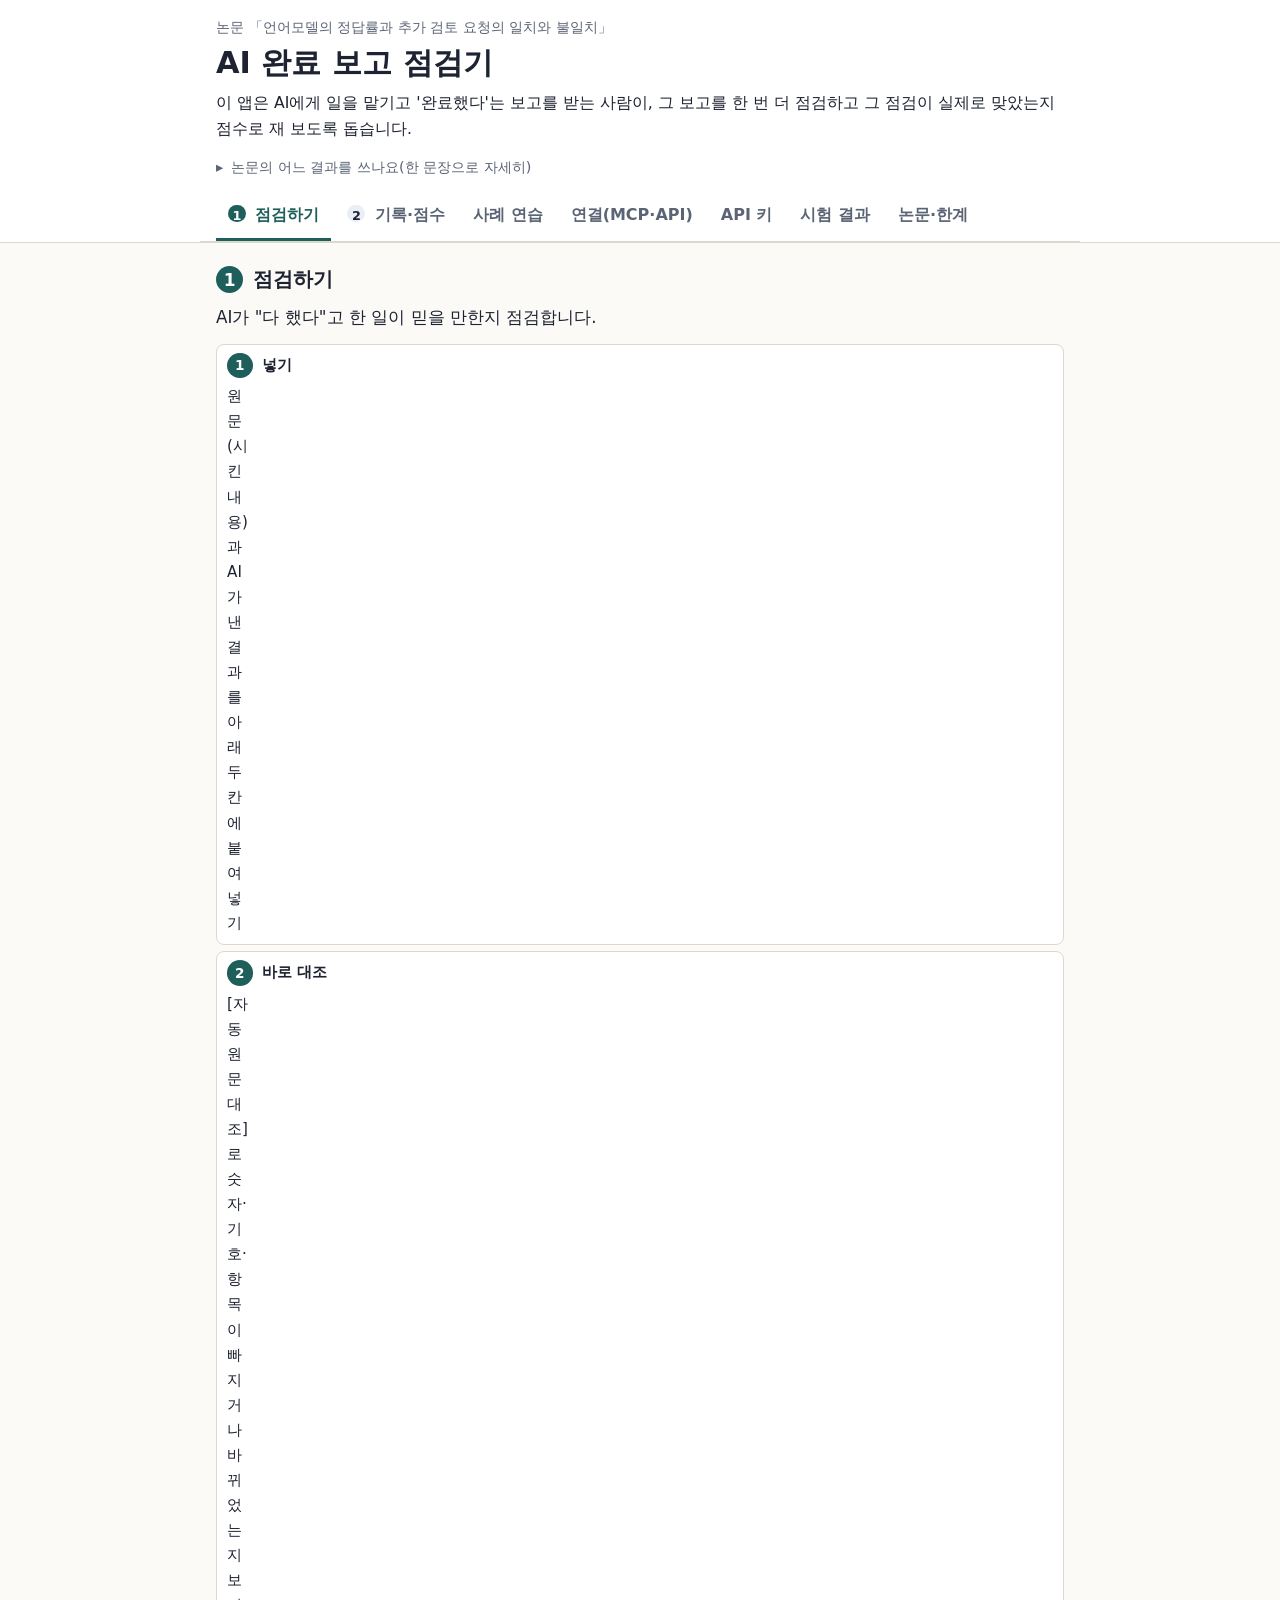
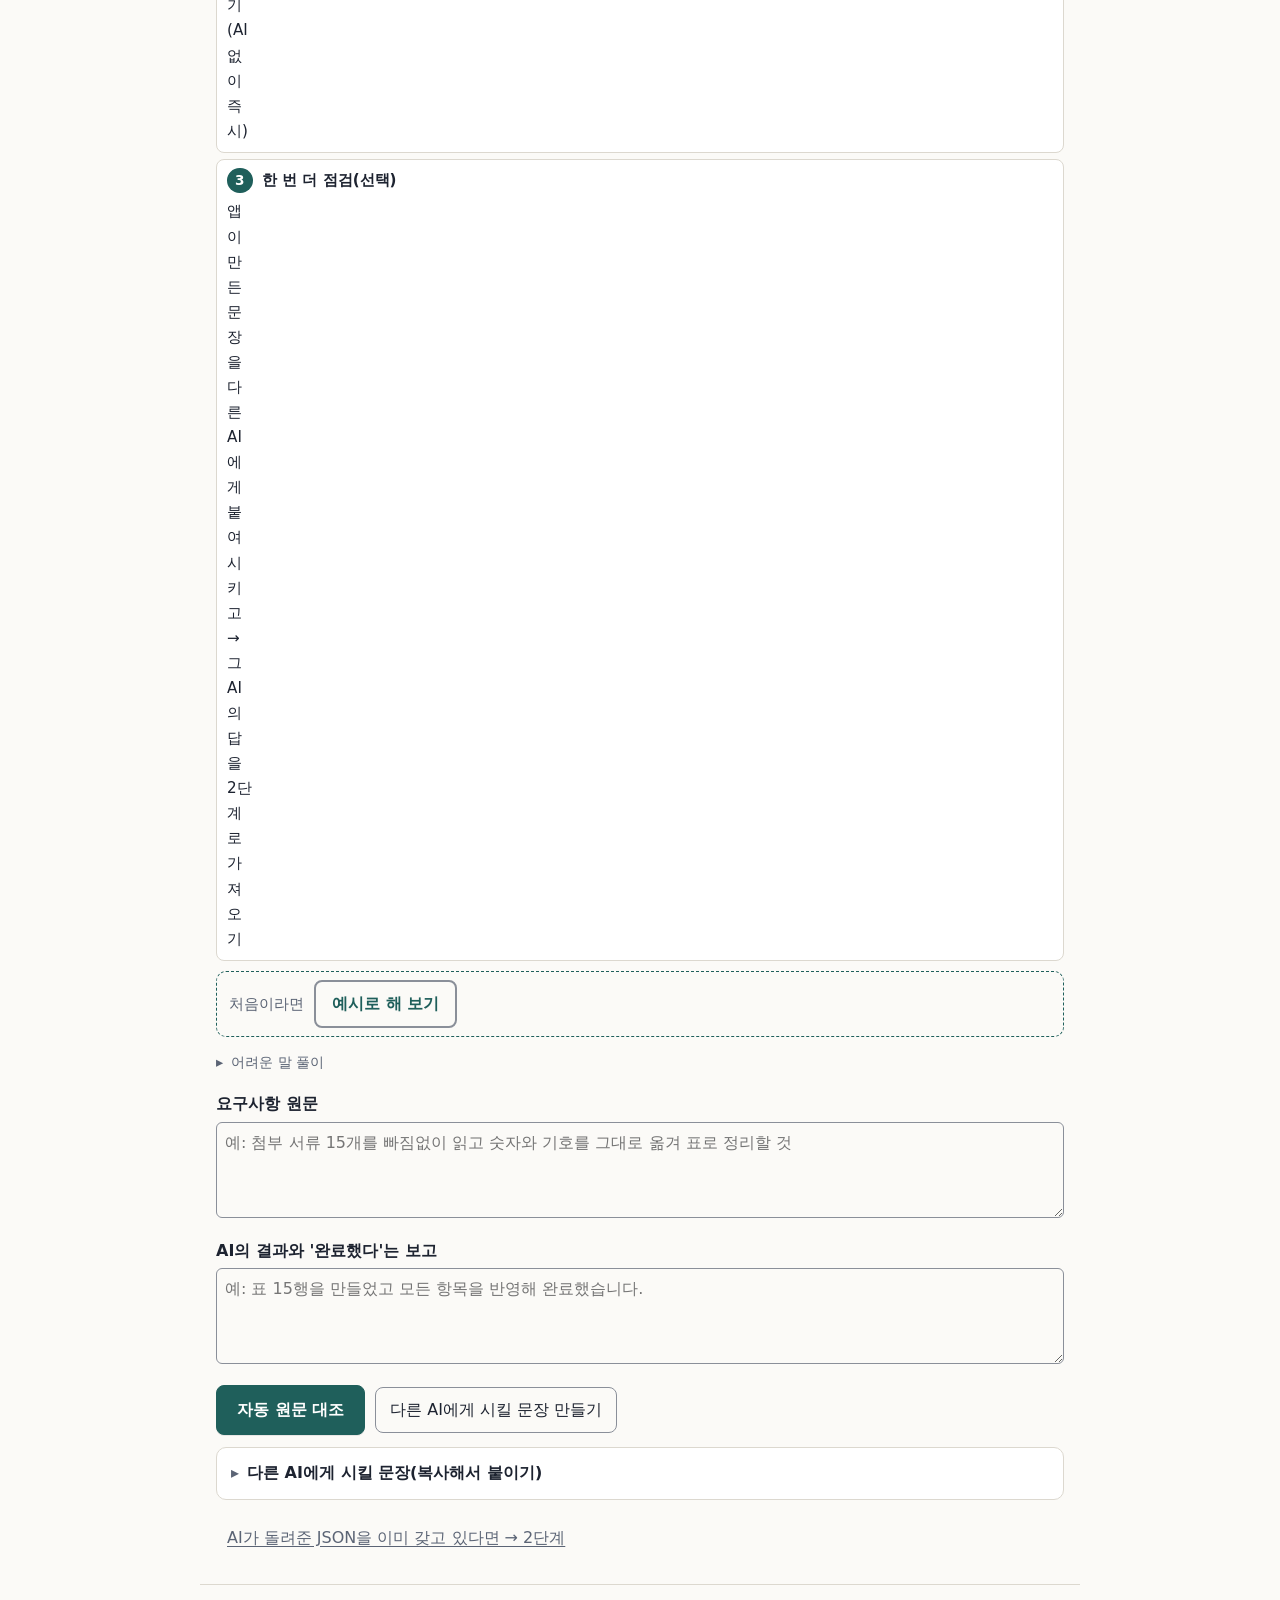
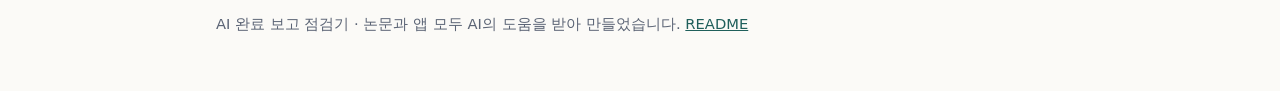
==== commit a3522624: "첫 화면을 사용법 먼저로 개편, 쉬운 말 풀이, 예시로 해 보기, 처음 보는 사람의 후기 반영 Co-Authored-By: Claude Sonnet 5.5 <noreply@anth" ====
--- a/index.html
+++ b/index.html
@@ -12,8 +12,8 @@
   <div class="wrap">
     <p class="paper-title">논문 「언어모델의 정답률과 추가 검토 요청의 일치와 불일치」</p>
     <h1>AI 완료 보고 점검기</h1>
-    <p class="one-line" id="one-line">이 앱은 AI에게 일을 맡기고 '완료했다'는 보고를 받는 사람이, 논문의 재검토 방식과 균형정확도로 그 보고를 한 번 더 점검하도록 돕습니다.</p>
-    <details class="fold slim" id="long-def"><summary>한 문장으로 자세히</summary>
+    <p class="one-line" id="one-line">이 앱은 AI에게 일을 맡기고 '완료했다'는 보고를 받는 사람이, 그 보고를 한 번 더 점검하고 그 점검이 실제로 맞았는지 점수로 재 보도록 돕습니다.</p>
+    <details class="fold slim" id="long-def"><summary>논문의 어느 결과를 쓰나요(한 문장으로 자세히)</summary>
       <p class="help" id="one-line-long">이 앱은 AI에게 일을 맡기고 '완료했다'는 보고를 받는 사람이, 논문의 재검토 방식(결과는 고치지 않고 확신도와 검토 필요 여부만 다시 받기)으로 그 보고를 한 번 더 점검하고, 논문 3.4절의 균형정확도로 그 신호가 실제 오류를 얼마나 가려냈는지 내 기록으로 재 보도록 돕습니다.</p>
     </details>
     <nav class="tabs" role="tablist" aria-label="화면 구역">
@@ -33,9 +33,21 @@
 <!-- 1 점검하기 -->
 <section id="tab-check" role="tabpanel" aria-labelledby="t-check" data-panel="check">
   <h2><span class="n">1</span> 점검하기</h2>
-  <p class="lead">AI가 끝냈다고 한 작업의 원문과 결과를 넣으세요.</p>
-  <details class="fold slim"><summary>이 단계는 무엇을 하나요</summary>
-    <p class="help">① <b>자동 원문 대조</b>는 LLM 없이 숫자·소수 자릿수·기호·ID·항목 수를 기계적으로 맞춰 봅니다(논문 서론의 기호 오독·소수 자릿수 손실·내용 누락 같은 글자 수준의 불일치). 의미나 계산이 맞는지는 모르고, 못 찾았다고 문제가 없는 것은 아닙니다. 이 기능은 앱이 추가했습니다. ② <b>재검토 프롬프트</b>는 논문 부록 B1을 업무용으로 옮긴 것입니다. 새 대화에 붙여 재검토만 시키고, 결과를 고치게 하거나 정답을 알려 주지 마세요.</p>
+  <p class="lead">AI가 "다 했다"고 한 일이 믿을 만한지 점검합니다.</p>
+  <ol class="flow" aria-label="사용 순서">
+    <li><b>넣기</b> 원문(시킨 내용)과 AI가 낸 결과를 아래 두 칸에 붙여 넣기</li>
+    <li><b>바로 대조</b> [자동 원문 대조]로 숫자·기호·항목이 빠지거나 바뀌었는지 보기(AI 없이 즉시)</li>
+    <li><b>한 번 더 점검(선택)</b> 앱이 만든 문장을 다른 AI에게 붙여 시키고 → 그 AI의 답을 2단계로 가져오기</li>
+  </ol>
+  <div class="starter"><span>처음이라면</span><button type="button" id="btn-sample" class="soft">예시로 해 보기</button></div>
+  <details class="fold slim"><summary>어려운 말 풀이</summary>
+    <ul class="help">
+      <li><b>프롬프트</b>: AI에게 시킬 문장. 앱이 만들어 주니 복사해서 붙이면 됩니다.</li>
+      <li><b>JSON</b>: AI가 돌려주는 답의 모양. 복사해서 2단계에 붙이면 앱이 알아서 읽습니다.</li>
+      <li><b>균형정확도</b>: 틀린 걸 잡아낸 비율과 맞는 걸 건드리지 않은 비율의 평균. 높을수록 점검이 믿을 만합니다(논문 3.4절의 계산법).</li>
+      <li><b>Brier 점수</b>: AI가 말한 확신도가 얼마나 정확했는지. 낮을수록 좋습니다.</li>
+      <li><b>MCP</b>: AI 도구가 다른 기능을 불러 쓰는 공통 방식. 설치형 연결은 "연결" 탭에 있습니다.</li>
+    </ul>
   </details>
   <label for="req-text">요구사항 원문</label>
   <textarea id="req-text" rows="3" placeholder="예: 첨부 서류 15개를 빠짐없이 읽고 숫자와 기호를 그대로 옮겨 표로 정리할 것"></textarea>
@@ -43,14 +55,13 @@
   <textarea id="res-text" rows="3" placeholder="예: 표 15행을 만들었고 모든 항목을 반영해 완료했습니다."></textarea>
   <div class="actions">
     <button type="button" id="btn-autocheck" class="primary">자동 원문 대조</button>
-    <button type="button" id="btn-prompt">재검토 프롬프트 만들기</button>
-    <button type="button" id="btn-sample">예시 불러오기</button>
+    <button type="button" id="btn-prompt">다른 AI에게 시킬 문장 만들기</button>
   </div>
   <div id="autocheck-out" aria-live="polite"></div>
   <div class="actions" id="after-auto" hidden>
     <button type="button" id="btn-autoadd" class="primary">이 결과를 기록에 추가하고 2단계로</button>
   </div>
-  <details class="fold" id="prompt-fold"><summary>재검토 프롬프트(복사해서 다른 AI에게)</summary>
+  <details class="fold" id="prompt-fold"><summary>다른 AI에게 시킬 문장(복사해서 붙이기)</summary>
     <div class="actions"><button type="button" id="btn-copy" class="primary">복사</button><span id="copy-msg" class="help" role="status"></span></div>
     <label for="prompt-out" class="sr">만들어진 프롬프트</label>
     <textarea id="prompt-out" rows="9" readonly></textarea>
@@ -62,9 +73,10 @@
 <!-- 2 기록·점수 -->
 <section id="tab-record" role="tabpanel" aria-labelledby="t-record" data-panel="record" hidden>
   <h2><span class="n">2</span> 기록·점수</h2>
-  <p class="lead">재검토 결과를 넣고, 원문과 대조해 실제로 맞았는지 고르세요.</p>
+  <p class="lead">다른 AI의 점검 결과를 넣고, 내가 직접 확인한 실제 결과(정답/오답)를 고르면 점수가 나옵니다.</p>
+  <p class="help flowline">흐름: <b>이 앱</b> → (문장 복사) → <b>다른 AI</b> → (답 복사) → <b>이 앱</b>. 처음이면 아래 [예시로 채우기]부터 눌러 보세요.</p>
   <div class="actions"><button type="button" id="btn-example">예시로 채우기</button><button type="button" id="btn-add" class="quiet">줄 추가</button><button type="button" id="btn-clear" class="quiet">모두 지우기</button><span id="clear-msg" class="help" role="status"></span></div>
-  <details class="fold" id="json-fold"><summary>AI가 돌려준 JSON 붙여넣기</summary>
+  <details class="fold" id="json-fold"><summary>다른 AI가 돌려준 답(JSON) 붙여넣기</summary>
     <label for="ai-json" class="sr">AI가 돌려준 JSON</label>
     <textarea id="ai-json" rows="3" placeholder='{"confidence": 40, "needs_review": true, "reason_type": "shortage", "brief_reason": "소수 자릿수를 대조하지 못함"}'></textarea>
     <div class="actions">
--- a/style.css
+++ b/style.css
@@ -166,3 +166,16 @@
   textarea { min-height: 72px; }
   label { margin-top: 8px; }
 }
+
+/* v3.2 쉬운 시작 */
+ol.flow { list-style: none; counter-reset: f; padding: 0; margin: 8px 0 10px; display: grid; gap: 6px; }
+ol.flow li { counter-increment: f; display: grid; grid-template-columns: 1.8rem 1fr; gap: 6px; align-items: start; padding: 8px 10px; border: 1px solid var(--line); border-radius: 8px; background: var(--card); font-size: .95rem; }
+ol.flow li::before { content: counter(f); display: grid; place-items: center; width: 1.6rem; height: 1.6rem; border-radius: 50%; background: var(--accent); color: var(--accent-fg); font-weight: 700; font-size: .85rem; }
+ol.flow li b { display: block; }
+.starter { display: flex; align-items: center; gap: 10px; flex-wrap: wrap; margin: 6px 0 10px; padding: 8px 12px; border: 1px dashed var(--accent); border-radius: 10px; }
+.starter span { color: var(--muted); font-size: .92rem; }
+button.soft { background: transparent; color: var(--accent); border: 2px solid var(--accent); font-weight: 700; padding: 9px 16px; }
+button.soft:hover:not(:disabled) { background: var(--infobg); }
+.flowline { background: var(--infobg); padding: 8px 12px; border-radius: 8px; }
+
+blockquote { margin: 8px 0; padding: 8px 12px; border-left: 4px solid var(--accent); background: var(--infobg); border-radius: 0 8px 8px 0; }
